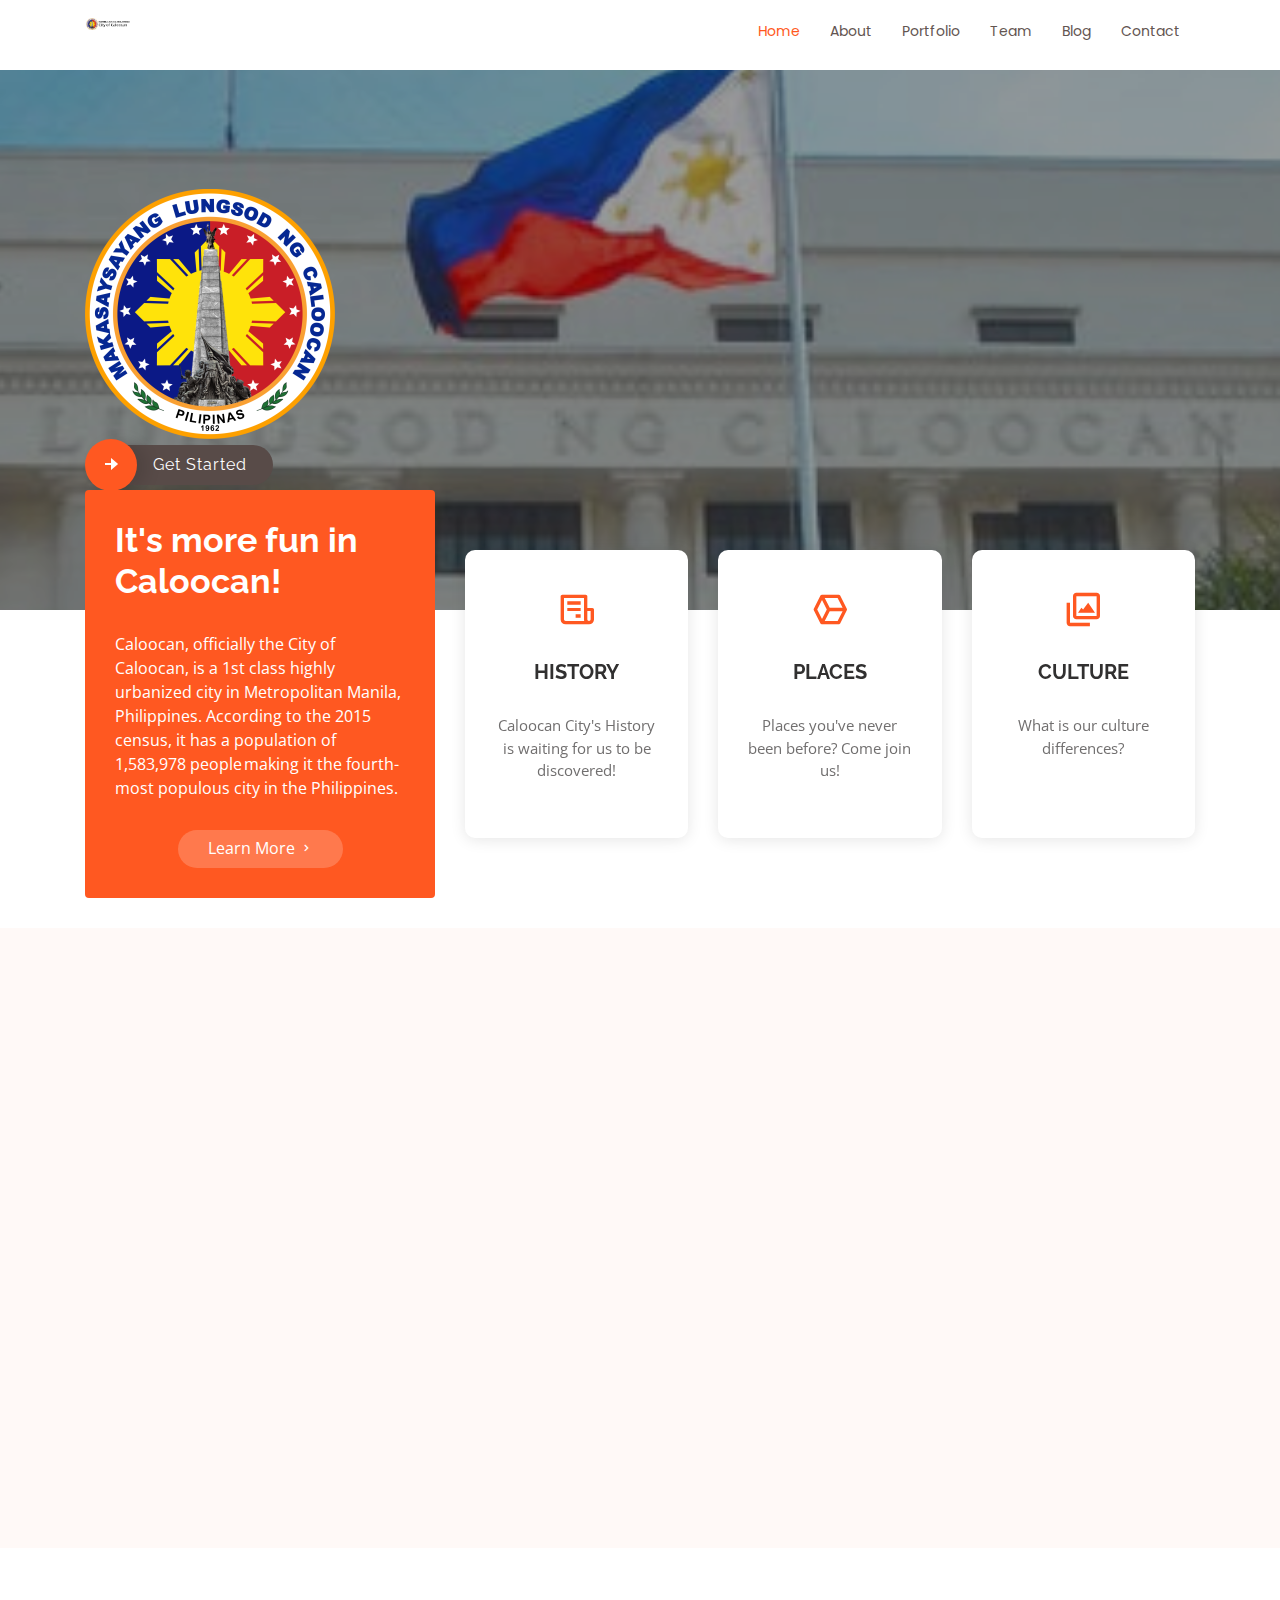
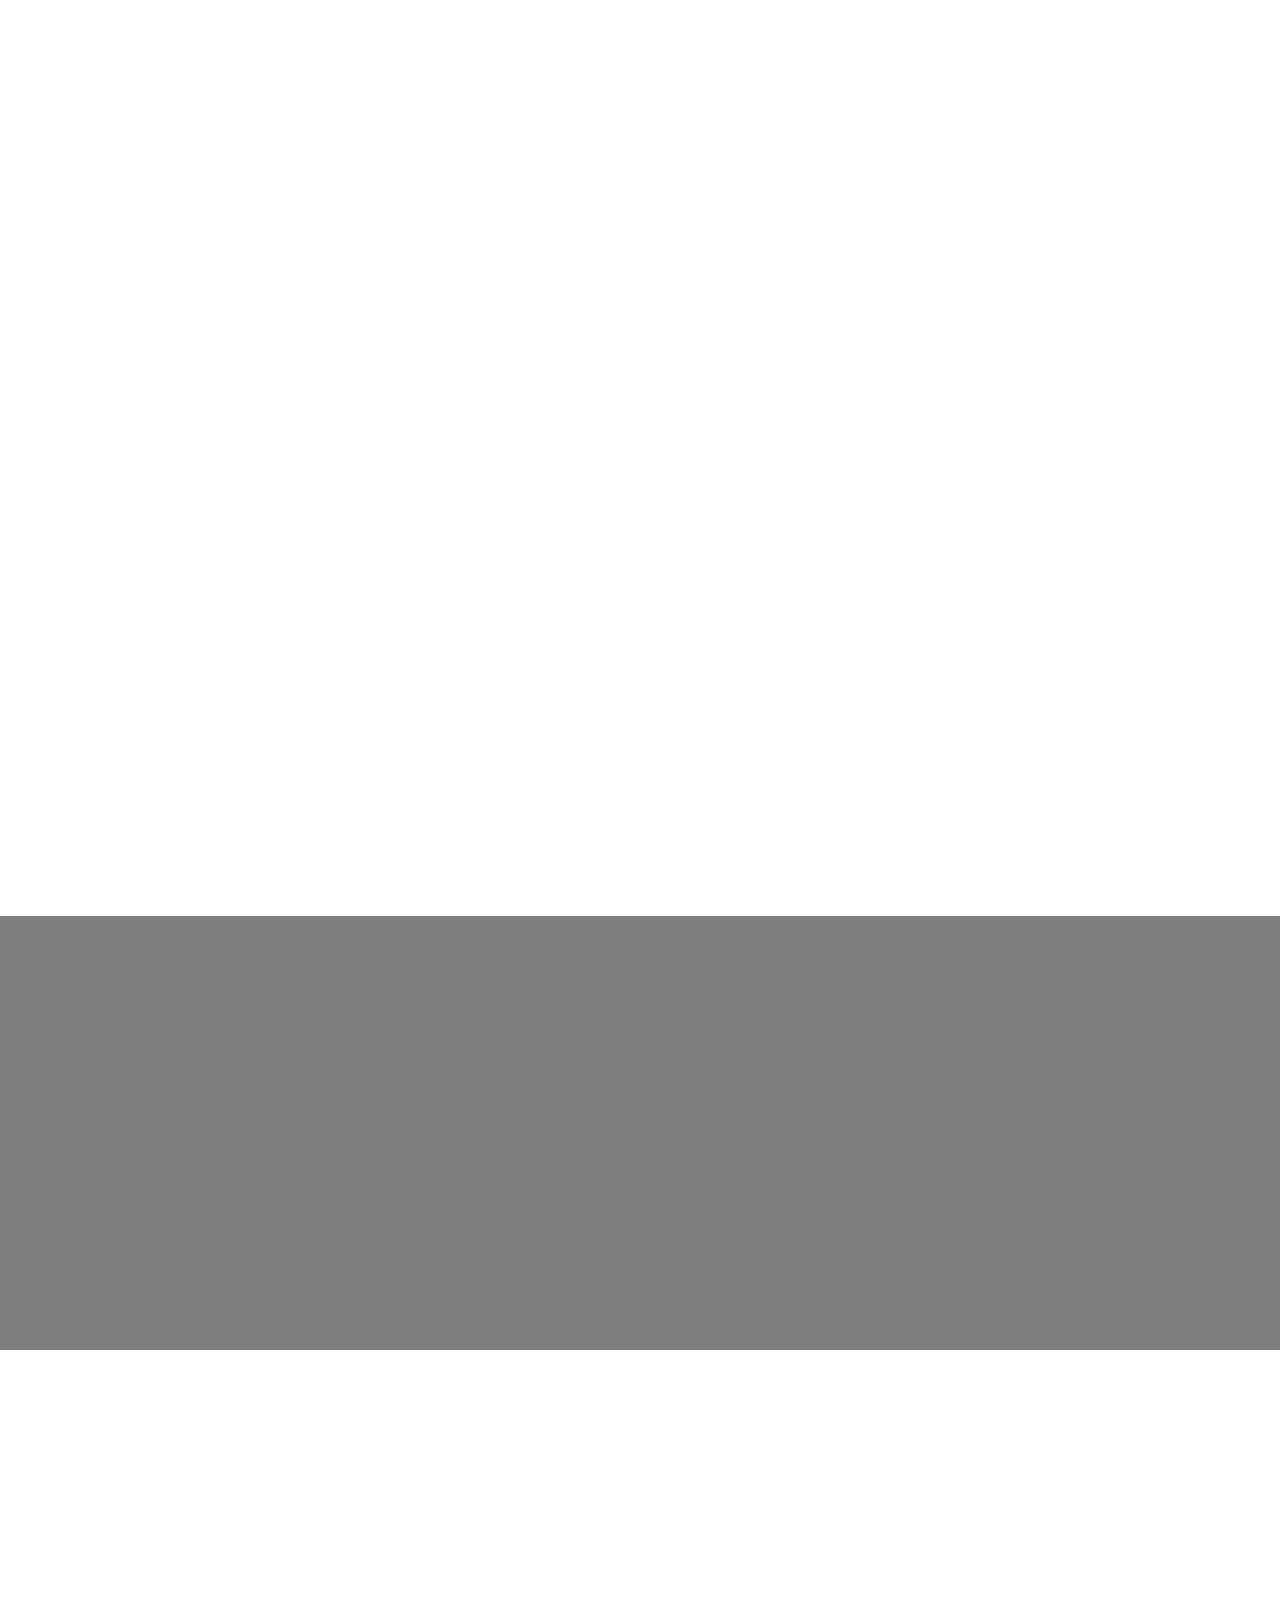
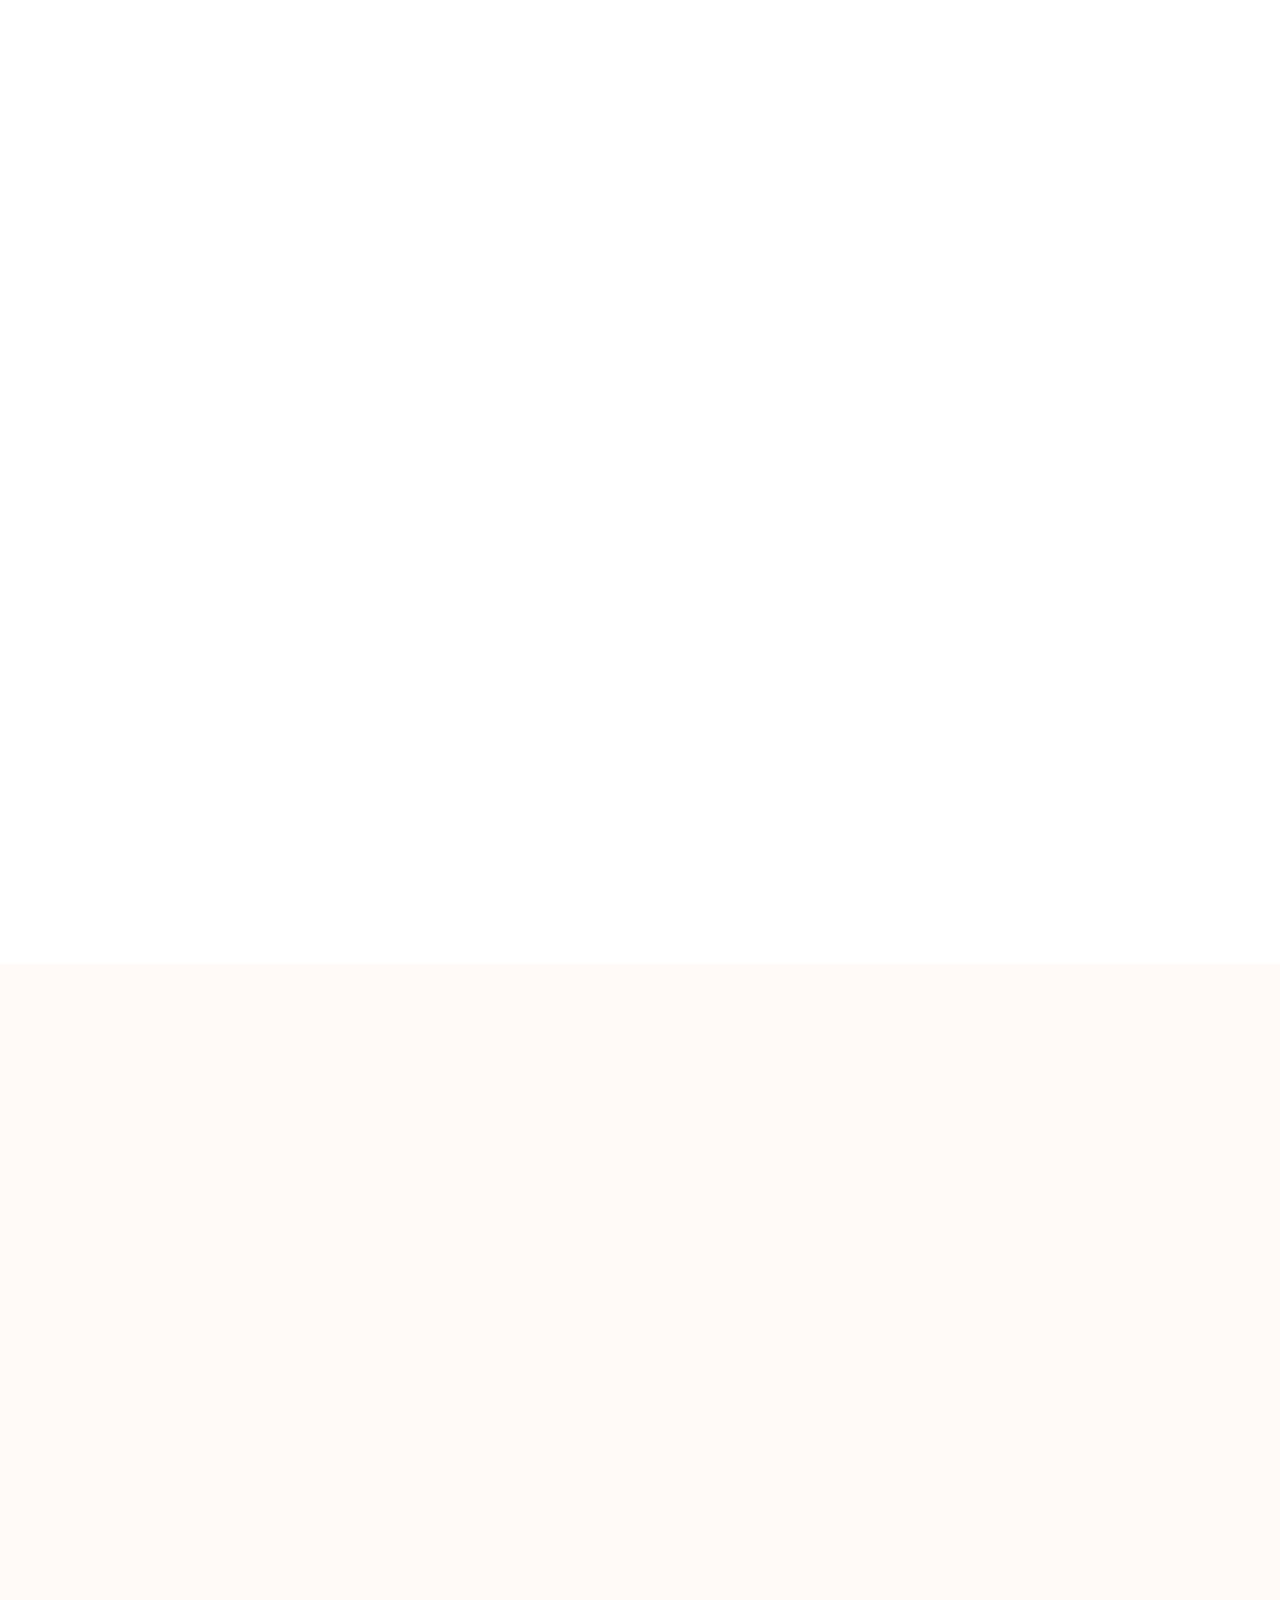
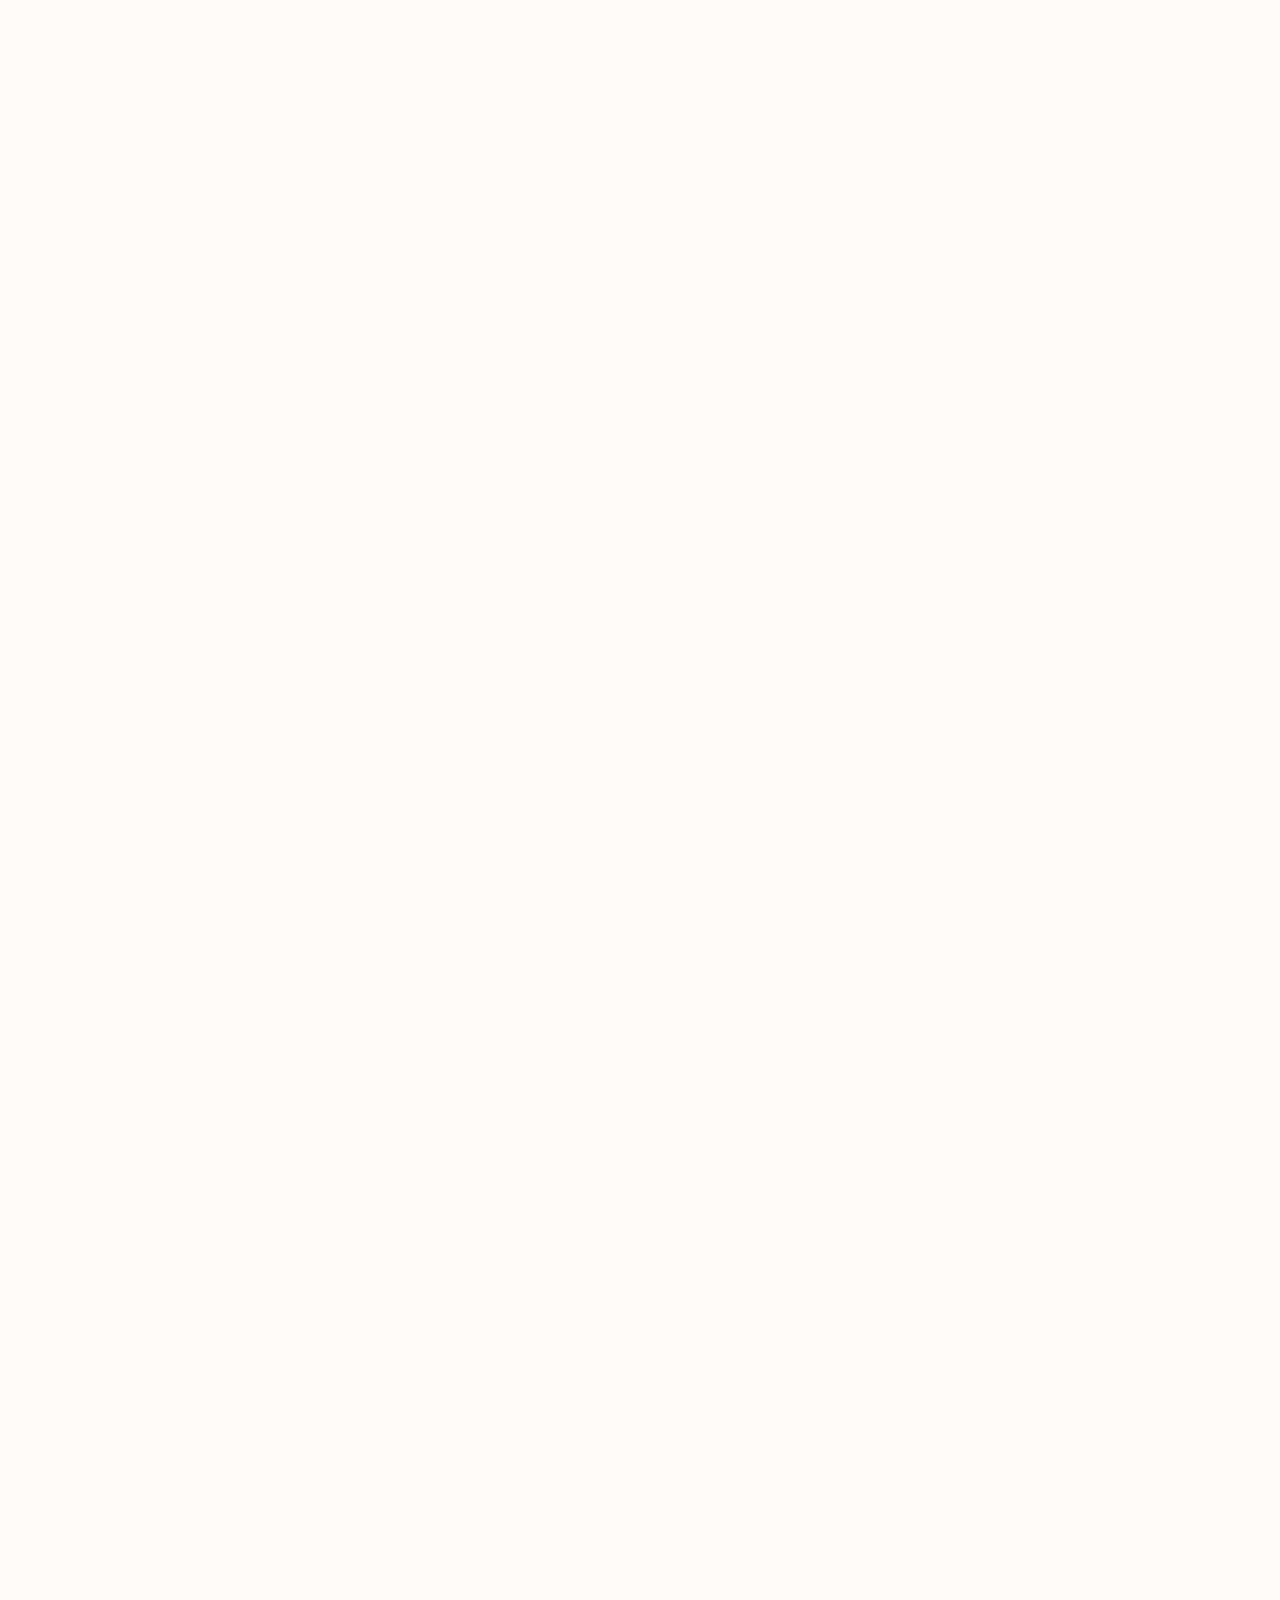
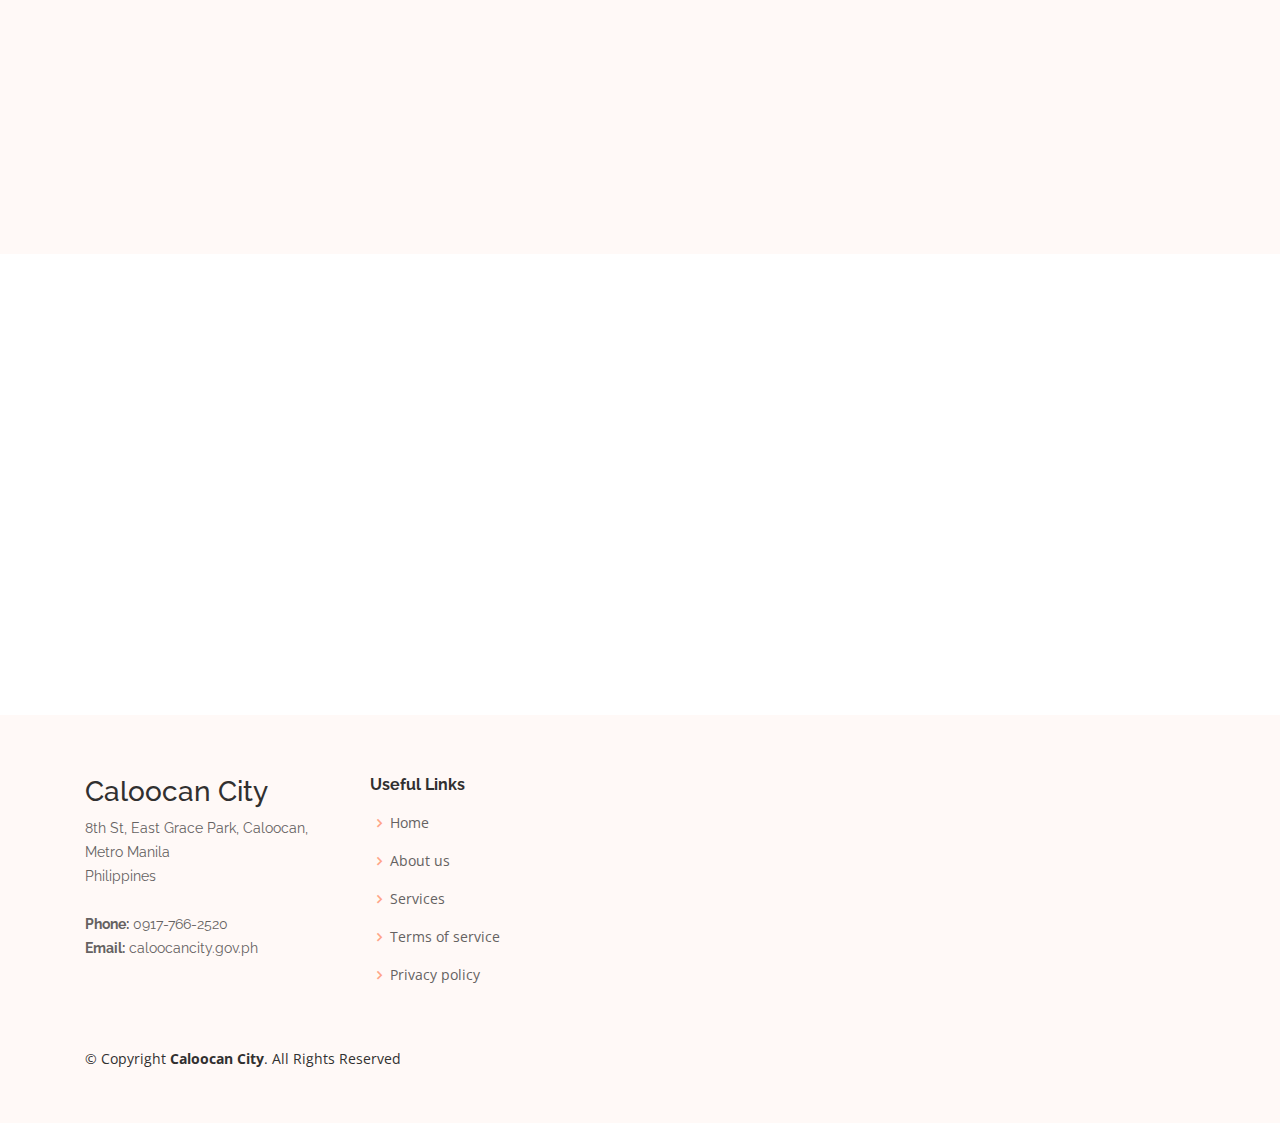
==== index.html @ fa3e3caa "CaloocanCity" ====
<!DOCTYPE html>
<html lang="en">

<head>
  <meta charset="utf-8">
  <meta content="width=device-width, initial-scale=1.0" name="viewport">

  <title>Caloocan City</title>
  <meta content="" name="description">
  <meta content="" name="keywords">

  <!-- Favicons -->
  <link href="assets/img/logoCaloocan.png" rel="icon">
  <link href="assets/img/apple-touch-icon.png" rel="apple-touch-icon">

  <!-- Google Fonts -->
  <link href="https://fonts.googleapis.com/css?family=Open+Sans:300,300i,400,400i,600,600i,700,700i|Raleway:300,300i,400,400i,500,500i,600,600i,700,700i|Poppins:300,300i,400,400i,500,500i,600,600i,700,700i" rel="stylesheet">

  <!-- Vendor CSS Files -->
  <link href="assets/vendor/bootstrap/css/bootstrap.min.css" rel="stylesheet">
  <link href="assets/vendor/icofont/icofont.min.css" rel="stylesheet">
  <link href="assets/vendor/boxicons/css/boxicons.min.css" rel="stylesheet">
  <link href="assets/vendor/venobox/venobox.css" rel="stylesheet">
  <link href="assets/vendor/owl.carousel/assets/owl.carousel.min.css" rel="stylesheet">
  <link href="assets/vendor/aos/aos.css" rel="stylesheet">

  <!-- Template Main CSS File -->
  <link href="assets/css/style.css" rel="stylesheet">

  <!-- =======================================================
  * Template Name: Flexor - v2.4.0
  * Template URL: https://bootstrapmade.com/flexor-free-multipurpose-bootstrap-template/
  * Author: BootstrapMade.com
  * License: https://bootstrapmade.com/license/
  ======================================================== -->
</head>

<body>

  <!-- ======= Top Bar ======= -->
  

  <!-- ======= Header ======= -->
  <header id="header">
    <div class="container d-flex">

      <div class="logo mr-auto">
        <!-- <h1 class="text-light"><a href="index.html"><span>Caloocan City</span></a></h1> -->
        <!-- Uncomment below if you prefer to use an image logo -->
      <img src="assets/img/cityTitleCaloocan.PNG" alt="" class="img-fluid" width="30%">
      </div>

      <nav class="nav-menu d-none d-lg-block">
        <ul>
          <li class="active"><a href="index.html">Home</a></li>
          <li><a href="#about">About</a></li>
          <li><a href="#portfolio">Portfolio</a></li>
          <li><a href="#team">Team</a></li>
          <li><a href="blog.html">Blog</a></li>
          <li><a href="#contact">Contact</a></li>

        </ul>
      </nav><!-- .nav-menu -->

    </div>
  </header><!-- End Header -->

  <!-- ======= Hero Section ======= -->
  <section id="hero" class="d-flex flex-column justify-content-center align-items-center">
    <div class="container" data-aos="fade-in">

      <img src="assets/img/caloocanBigLogo.png" class="img-fluid imagestyle1" alt="image">
      
      <!-- <h1>Welcome to Flexor</h1>
      <h2>We are team of talanted designers making websites with Bootstrap</h2> -->
      
      <div class="d-flex align-items-center">
        <i class="bx bxs-right-arrow-alt get-started-icon"></i>
        <a href="#about" class="btn-get-started scrollto">Get Started</a>
      </div>
    </div>
  </section><!-- End Hero -->

  <main id="main">

    <!-- ======= Why Us Section ======= -->
    <section id="why-us" class="why-us">
      <div class="container">

        <div class="row">
          <div class="col-xl-4 col-lg-5" data-aos="fade-up">
            <div class="content">
              <h3>It's more fun in Caloocan!</h3>
              <p>
                Caloocan, officially the City of Caloocan, is a 1st class highly urbanized city in Metropolitan Manila, Philippines. According to the 2015 census, 
                it has a population of 1,583,978 people making it the fourth-most populous city in the Philippines.
              </p>
              <div class="text-center">
                <a href="#" class="more-btn">Learn More <i class="bx bx-chevron-right"></i></a>
              </div>
            </div>
          </div>
          <div class="col-xl-8 col-lg-7 d-flex">
            <div class="icon-boxes d-flex flex-column justify-content-center">
              <div class="row">
                <div class="col-xl-4 d-flex align-items-stretch" data-aos="fade-up" data-aos-delay="100">
                  <div class="icon-box mt-4 mt-xl-0">
                    <i class="bx bx-receipt"></i>
                    <h4>HISTORY</h4>
                    <p>Caloocan City's History is waiting for us to be discovered!</p>
                  </div>
                </div>
                <div class="col-xl-4 d-flex align-items-stretch" data-aos="fade-up" data-aos-delay="200">
                  <div class="icon-box mt-4 mt-xl-0">
                    <i class="bx bx-cube-alt"></i>
                    <h4>PLACES</h4>
                    <p>Places you've never been before? Come join us!</p>
                  </div>
                </div>
                <div class="col-xl-4 d-flex align-items-stretch" data-aos="fade-up" data-aos-delay="300">
                  <div class="icon-box mt-4 mt-xl-0">
                    <i class="bx bx-images"></i>
                    <h4>CULTURE</h4>
                    <p>What is our culture differences?</p>
                  </div>
                </div>
              </div>
            </div>
          </div>
        </div>

      </div>
    </section><!-- End Why Us Section -->

    <!-- ======= About Section ======= -->
    <section id="about" class="about section-bg">
      <div class="container">

        <div class="row">
          <div class="col-xl-5 col-lg-6 video-box d-flex justify-content-center align-items-stretch" data-aos="fade-right">
            <a href="https://www.youtube.com/watch?v=IawzLjV1Dmw&feature=youtu.be" class="venobox play-btn mb-4" data-vbtype="video" data-autoplay="true"></a>
          </div>

          <div class="col-xl-7 col-lg-6 icon-boxes d-flex flex-column align-items-stretch justify-content-center py-5 px-lg-5">
            <h4 data-aos="fade-up">History Of Caloocan City</h4>
            <h3 data-aos="fade-up">This website aims to study, learn, and tour you to the city's richest culture varies among its own historical entities!</h3>
            <p data-aos="fade-up">Besting more than 112 other cities in the country, Caloocan retained its #9 position for two consecutive years, amongst the most competitive cities in the Philippines.</p>

            
        </div>

      </div>
    </section><!-- End About Section -->

    <!-- ======= Clients Section ======= -->
    <section id="clients" class="clients">
      <div class="container" data-aos="fade-up">

        <div class="owl-carousel clients-carousel">
          <img src="" alt="">
          <img src="" alt="">
          <img src="" alt="">
          <img src="" alt="">
          <img src="" alt="">
          <img src="" alt="">
          <img src="" alt="">
          <img src="" alt="">
        </div>

      </div>
    </section><!-- End Clients Section -->

    <!-- ======= Services Section ======= -->
    <!-- End Services Section -->

    <!-- ======= Values Section ======= -->
    <section id="values" class="values">
      <div class="container">

        <div class="row">
          <div class="col-md-6 d-flex align-items-stretch" data-aos="fade-up">
            <div class="card" style="background-image: url(assets/img/values-1.jpg);">
              <div class="card-body">
                <h5 class="card-title"><a href="">Our Mission</a></h5>
                <p class="card-text">Lorem ipsum dolor sit amet, consectetur elit, sed do eiusmod tempor ut labore et dolore magna aliqua.</p>
                <div class="read-more"><a href="#"><i class="icofont-arrow-right"></i> Read More</a></div>
              </div>
            </div>
          </div>
          <div class="col-md-6 d-flex align-items-stretch mt-4 mt-md-0" data-aos="fade-up" data-aos-delay="100">
            <div class="card" style="background-image: url(assets/img/values-2.jpg);">
              <div class="card-body">
                <h5 class="card-title"><a href="">Our Plan</a></h5>
                <p class="card-text">Sed ut perspiciatis unde omnis iste natus error sit voluptatem doloremque laudantium, totam rem.</p>
                <div class="read-more"><a href="#"><i class="icofont-arrow-right"></i> Read More</a></div>
              </div>
            </div>

          </div>
          <div class="col-md-6 d-flex align-items-stretch mt-4" data-aos="fade-up" data-aos-delay="200">
            <div class="card" style="background-image: url(assets/img/values-3.jpg);">
              <div class="card-body">
                <h5 class="card-title"><a href="">Our Vision</a></h5>
                <p class="card-text">Nemo enim ipsam voluptatem quia voluptas sit aut odit aut fugit, sed quia magni dolores.</p>
                <div class="read-more"><a href="#"><i class="icofont-arrow-right"></i> Read More</a></div>
              </div>
            </div>
          </div>
          <div class="col-md-6 d-flex align-items-stretch mt-4" data-aos="fade-up" data-aos-delay="300">
            <div class="card" style="background-image: url(assets/img/values-4.jpg);">
              <div class="card-body">
                <h5 class="card-title"><a href="">Our Care</a></h5>
                <p class="card-text">Nostrum eum sed et autem dolorum perspiciatis. Magni porro quisquam laudantium voluptatem.</p>
                <div class="read-more"><a href="#"><i class="icofont-arrow-right"></i> Read More</a></div>
              </div>
            </div>
          </div>
        </div>

      </div>
    </section><!-- End Values Section -->

    <!-- ======= Testimonials Section ======= -->
    <section id="testimonials" class="testimonials">
      <div class="container" data-aos="fade-up">

        <div class="owl-carousel testimonials-carousel">

          <div class="testimonial-item">
            <img src="assets/img/testimonials/testimonials-1.jpg" class="testimonial-img" alt="">
            <h3>ADOLF HITLER</h3>
            <h4>Ceo &amp; Founder</h4>
            <p>
              <i class="bx bxs-quote-alt-left quote-icon-left"></i>
              Proin iaculis purus consequat sem cure digni ssim donec porttitora entum suscipit rhoncus. Accusantium quam, ultricies eget id, aliquam eget nibh et. Maecen aliquam, risus at semper.
              <i class="bx bxs-quote-alt-right quote-icon-right"></i>
            </p>
          </div>

          <div class="testimonial-item">
            <img src="assets/img/testimonials/testimonials-2.jpg" class="testimonial-img" alt="">
            <h3>QUEEN ELIZABETH</h3>
            <h4>Designer</h4>
            <p>
              <i class="bx bxs-quote-alt-left quote-icon-left"></i>
              Export tempor illum tamen malis malis eram quae irure esse labore quem cillum quid cillum eram malis quorum velit fore eram velit sunt aliqua noster fugiat irure amet legam anim culpa.
              <i class="bx bxs-quote-alt-right quote-icon-right"></i>
            </p>
          </div>

          <div class="testimonial-item">
            <img src="assets/img/testimonials/testimonials-3.jpg" class="testimonial-img" alt="">
            <h3>ABDUL</h3>
            <h4>Store Owner</h4>
            <p>
              <i class="bx bxs-quote-alt-left quote-icon-left"></i>
              Enim nisi quem export duis labore cillum quae magna enim sint quorum nulla quem veniam duis minim tempor labore quem eram duis noster aute amet eram fore quis sint minim.
              <i class="bx bxs-quote-alt-right quote-icon-right"></i>
            </p>
          </div>

          <div class="testimonial-item">
            <img src="assets/img/testimonials/testimonials-4.jpg" class="testimonial-img" alt="">
            <h3>Matt Brandon</h3>
            <h4>Freelancer</h4>
            <p>
              <i class="bx bxs-quote-alt-left quote-icon-left"></i>
              Fugiat enim eram quae cillum dolore dolor amet nulla culpa multos export minim fugiat minim velit minim dolor enim duis veniam ipsum anim magna sunt elit fore quem dolore labore illum veniam.
              <i class="bx bxs-quote-alt-right quote-icon-right"></i>
            </p>
          </div>

          <div class="testimonial-item">
            <img src="assets/img/testimonials/testimonials-5.jpg" class="testimonial-img" alt="">
            <h3>John Larson</h3>
            <h4>Entrepreneur</h4>
            <p>
              <i class="bx bxs-quote-alt-left quote-icon-left"></i>
              Quis quorum aliqua sint quem legam fore sunt eram irure aliqua veniam tempor noster veniam enim culpa labore duis sunt culpa nulla illum cillum fugiat legam esse veniam culpa fore nisi cillum quid.
              <i class="bx bxs-quote-alt-right quote-icon-right"></i>
            </p>
          </div>

        </div>

      </div>
    </section><!-- End Testimonials Section -->

    <!-- ======= Portfolio Section ======= -->
    <section id="portfolio" class="portfolio">
      <div class="container">

        <div class="section-title">
          <h2 data-aos="fade-up">Portfolio</h2>
          <p data-aos="fade-up">Magnam dolores commodi suscipit. Necessitatibus eius consequatur ex aliquid fuga eum quidem. Sit sint consectetur velit. Quisquam quos quisquam cupiditate. Et nemo qui impedit suscipit alias ea. Quia fugiat sit in iste officiis commodi quidem hic quas.</p>
        </div>

        <div class="row" data-aos="fade-up" data-aos-delay="100">
          <div class="col-lg-12 d-flex justify-content-center">
            <ul id="portfolio-flters">
              <li data-filter="*" class="filter-active">All</li>
              <li data-filter=".filter-app">App</li>
              <li data-filter=".filter-card">Card</li>
            </ul>
          </div>
        </div>

        <div class="row portfolio-container" data-aos="fade-up" data-aos-delay="200">

          <div class="col-lg-4 col-md-6 portfolio-item filter-app">
            <img src="assets/img/portfolio/portfolio-1.jpg" class="img-fluid" alt="">
            <div class="portfolio-info">
              <h4>App 1</h4>
              <p>App</p>
              <a href="assets/img/portfolio/portfolio-1.jpg" data-gall="portfolioGallery" class="venobox preview-link" title="App 1"><i class="bx bx-plus"></i></a>
              <a href="portfolio-details.html" class="details-link" title="More Details"><i class="bx bx-link"></i></a>
            </div>
          </div>

          <div class="col-lg-4 col-md-6 portfolio-item filter-web">
            <img src="assets/img/portfolio/portfolio-2.jpg" class="img-fluid" alt="">
            <div class="portfolio-info">
              <h4>Web 3</h4>
              <p>Web</p>
              <a href="assets/img/portfolio/portfolio-2.jpg" data-gall="portfolioGallery" class="venobox preview-link" title="Web 3"><i class="bx bx-plus"></i></a>
              <a href="portfolio-details.html" class="details-link" title="More Details"><i class="bx bx-link"></i></a>
            </div>
          </div>

          <div class="col-lg-4 col-md-6 portfolio-item filter-app">
            <img src="assets/img/portfolio/portfolio-3.jpg" class="img-fluid" alt="">
            <div class="portfolio-info">
              <h4>App 2</h4>
              <p>App</p>
              <a href="assets/img/portfolio/portfolio-3.jpg" data-gall="portfolioGallery" class="venobox preview-link" title="App 2"><i class="bx bx-plus"></i></a>
              <a href="portfolio-details.html" class="details-link" title="More Details"><i class="bx bx-link"></i></a>
            </div>
          </div>

          <div class="col-lg-4 col-md-6 portfolio-item filter-card">
            <img src="assets/img/portfolio/portfolio-4.jpg" class="img-fluid" alt="">
            <div class="portfolio-info">
              <h4>Card 2</h4>
              <p>Card</p>
              <a href="assets/img/portfolio/portfolio-4.jpg" data-gall="portfolioGallery" class="venobox preview-link" title="Card 2"><i class="bx bx-plus"></i></a>
              <a href="portfolio-details.html" class="details-link" title="More Details"><i class="bx bx-link"></i></a>
            </div>
          </div>

          <div class="col-lg-4 col-md-6 portfolio-item filter-web">
            <img src="assets/img/portfolio/portfolio-5.jpg" class="img-fluid" alt="">
            <div class="portfolio-info">
              <h4>Web 2</h4>
              <p>Web</p>
              <a href="assets/img/portfolio/portfolio-5.jpg" data-gall="portfolioGallery" class="venobox preview-link" title="Web 2"><i class="bx bx-plus"></i></a>
              <a href="portfolio-details.html" class="details-link" title="More Details"><i class="bx bx-link"></i></a>
            </div>
          </div>

          <div class="col-lg-4 col-md-6 portfolio-item filter-app">
            <img src="assets/img/portfolio/portfolio-6.jpg" class="img-fluid" alt="">
            <div class="portfolio-info">
              <h4>App 3</h4>
              <p>App</p>
              <a href="assets/img/portfolio/portfolio-6.jpg" data-gall="portfolioGallery" class="venobox preview-link" title="App 3"><i class="bx bx-plus"></i></a>
              <a href="portfolio-details.html" class="details-link" title="More Details"><i class="bx bx-link"></i></a>
            </div>
          </div>

          <div class="col-lg-4 col-md-6 portfolio-item filter-card">
            <img src="assets/img/portfolio/portfolio-7.jpg" class="img-fluid" alt="">
            <div class="portfolio-info">
              <h4>Card 1</h4>
              <p>Card</p>
              <a href="assets/img/portfolio/portfolio-7.jpg" data-gall="portfolioGallery" class="venobox preview-link" title="Card 1"><i class="bx bx-plus"></i></a>
              <a href="portfolio-details.html" class="details-link" title="More Details"><i class="bx bx-link"></i></a>
            </div>
          </div>

          <div class="col-lg-4 col-md-6 portfolio-item filter-card">
            <img src="assets/img/portfolio/portfolio-8.jpg" class="img-fluid" alt="">
            <div class="portfolio-info">
              <h4>Card 3</h4>
              <p>Card</p>
              <a href="assets/img/portfolio/portfolio-8.jpg" data-gall="portfolioGallery" class="venobox preview-link" title="Card 3"><i class="bx bx-plus"></i></a>
              <a href="portfolio-details.html" class="details-link" title="More Details"><i class="bx bx-link"></i></a>
            </div>
          </div>

          <div class="col-lg-4 col-md-6 portfolio-item filter-web">
            <img src="assets/img/portfolio/portfolio-9.jpg" class="img-fluid" alt="">
            <div class="portfolio-info">
              <h4>Web 3</h4>
              <p>Web</p>
              <a href="assets/img/portfolio/portfolio-9.jpg" data-gall="portfolioGallery" class="venobox preview-link" title="Web 3"><i class="bx bx-plus"></i></a>
              <a href="portfolio-details.html" class="details-link" title="More Details"><i class="bx bx-link"></i></a>
            </div>
          </div>

        </div>

      </div>
    </section><!-- End Portfolio Section -->

    <!-- ======= Team Section ======= -->
    <section id="team" class="team section-bg">
      <div class="container">

        <div class="section-title">
          <h2 data-aos="fade-up">Team</h2>
          <p data-aos="fade-up">Magnam dolores commodi suscipit. Necessitatibus eius consequatur ex aliquid fuga eum quidem. Sit sint consectetur velit. Quisquam quos quisquam cupiditate. Et nemo qui impedit suscipit alias ea. Quia fugiat sit in iste officiis commodi quidem hic quas.</p>
        </div>

        <div class="row">

          <div class="col-lg-3 col-md-6 d-flex align-items-stretch" data-aos="fade-up">
            <div class="member">
              <div class="member-img">
                <img src="assets/img/team/team-1.jpg" class="img-fluid" alt="">
                <div class="social">
                  <a href=""><i class="icofont-twitter"></i></a>
                  <a href=""><i class="icofont-facebook"></i></a>
                  <a href=""><i class="icofont-instagram"></i></a>
                  <a href=""><i class="icofont-linkedin"></i></a>
                </div>
              </div>
              <div class="member-info">
                <h4>Walter White</h4>
                <span>Chief Executive Officer</span>
              </div>
            </div>
          </div>

          <div class="col-lg-3 col-md-6 d-flex align-items-stretch" data-aos="fade-up" data-aos-delay="100">
            <div class="member">
              <div class="member-img">
                <img src="assets/img/team/team-2.jpg" class="img-fluid" alt="">
                <div class="social">
                  <a href=""><i class="icofont-twitter"></i></a>
                  <a href=""><i class="icofont-facebook"></i></a>
                  <a href=""><i class="icofont-instagram"></i></a>
                  <a href=""><i class="icofont-linkedin"></i></a>
                </div>
              </div>
              <div class="member-info">
                <h4>Sarah Jhonson</h4>
                <span>Product Manager</span>
              </div>
            </div>
          </div>

          <div class="col-lg-3 col-md-6 d-flex align-items-stretch" data-aos="fade-up" data-aos-delay="200">
            <div class="member">
              <div class="member-img">
                <img src="assets/img/team/team-3.jpg" class="img-fluid" alt="">
                <div class="social">
                  <a href=""><i class="icofont-twitter"></i></a>
                  <a href=""><i class="icofont-facebook"></i></a>
                  <a href=""><i class="icofont-instagram"></i></a>
                  <a href=""><i class="icofont-linkedin"></i></a>
                </div>
              </div>
              <div class="member-info">
                <h4>William Anderson</h4>
                <span>CTO</span>
              </div>
            </div>
          </div>

          <div class="col-lg-3 col-md-6 d-flex align-items-stretch" data-aos="fade-up" data-aos-delay="300">
            <div class="member">
              <div class="member-img">
                <img src="assets/img/team/team-4.jpg" class="img-fluid" alt="">
                <div class="social">
                  <a href=""><i class="icofont-twitter"></i></a>
                  <a href=""><i class="icofont-facebook"></i></a>
                  <a href=""><i class="icofont-instagram"></i></a>
                  <a href=""><i class="icofont-linkedin"></i></a>
                </div>
              </div>
              <div class="member-info">
                <h4>Amanda Jepson</h4>
                <span>Accountant</span>
              </div>
            </div>
          </div>

          <div class="col-lg-3 col-md-6 d-flex align-items-stretch" data-aos="fade-up">
            <div class="member">
              <div class="member-img">
                <img src="assets/img/team/team-1.jpg" class="img-fluid" alt="">
                <div class="social">
                  <a href=""><i class="icofont-twitter"></i></a>
                  <a href=""><i class="icofont-facebook"></i></a>
                  <a href=""><i class="icofont-instagram"></i></a>
                  <a href=""><i class="icofont-linkedin"></i></a>
                </div>
              </div>
              <div class="member-info">
                <h4>Walter White</h4>
                <span>Chief Executive Officer</span>
              </div>
            </div>
          </div>
            <div class="col-lg-3 col-md-6 d-flex align-items-stretch" data-aos="fade-up" data-aos-delay="100">
            <div class="member">
              <div class="member-img">
                <img src="assets/img/team/team-2.jpg" class="img-fluid" alt="">
                <div class="social">
                  <a href=""><i class="icofont-twitter"></i></a>
                  <a href=""><i class="icofont-facebook"></i></a>
                  <a href=""><i class="icofont-instagram"></i></a>
                  <a href=""><i class="icofont-linkedin"></i></a>
                </div>
              </div>
              <div class="member-info">
                <h4>Sarah Jhonson</h4>
                <span>Product Manager</span>
              </div>
            </div>
          </div>
          <div class="col-lg-3 col-md-6 d-flex align-items-stretch" data-aos="fade-up" data-aos-delay="200">
            <div class="member">
              <div class="member-img">
                <img src="assets/img/team/team-3.jpg" class="img-fluid" alt="">
                <div class="social">
                  <a href=""><i class="icofont-twitter"></i></a>
                  <a href=""><i class="icofont-facebook"></i></a>
                  <a href=""><i class="icofont-instagram"></i></a>
                  <a href=""><i class="icofont-linkedin"></i></a>
                </div>
              </div>
              <div class="member-info">
                <h4>William Anderson</h4>
                <span>CTO</span>
              </div>
            </div>
          </div>
          <div class="col-lg-3 col-md-6 d-flex align-items-stretch" data-aos="fade-up" data-aos-delay="300">
            <div class="member">
              <div class="member-img">
                <img src="assets/img/team/team-4.jpg" class="img-fluid" alt="">
                <div class="social">
                  <a href=""><i class="icofont-twitter"></i></a>
                  <a href=""><i class="icofont-facebook"></i></a>
                  <a href=""><i class="icofont-instagram"></i></a>
                  <a href=""><i class="icofont-linkedin"></i></a>
                </div>
              </div>
              <div class="member-info">
                <h4>Amanda Jepson</h4>
                <span>Accountant</span>
              </div>
            </div>
          </div>
            <div class="col-lg-3 col-md-6 d-flex align-items-stretch" data-aos="fade-up">
            <div class="member">
              <div class="member-img">
                <img src="assets/img/team/team-1.jpg" class="img-fluid" alt="">
                <div class="social">
                  <a href=""><i class="icofont-twitter"></i></a>
                  <a href=""><i class="icofont-facebook"></i></a>
                  <a href=""><i class="icofont-instagram"></i></a>
                  <a href=""><i class="icofont-linkedin"></i></a>
                </div>
              </div>
              <div class="member-info">
                <h4>Walter White</h4>
                <span>Chief Executive Officer</span>
              </div>
            </div>
          </div>
            <div class="col-lg-3 col-md-6 d-flex align-items-stretch" data-aos="fade-up" data-aos-delay="100">
            <div class="member">
              <div class="member-img">
                <img src="assets/img/team/team-2.jpg" class="img-fluid" alt="">
                <div class="social">
                  <a href=""><i class="icofont-twitter"></i></a>
                  <a href=""><i class="icofont-facebook"></i></a>
                  <a href=""><i class="icofont-instagram"></i></a>
                  <a href=""><i class="icofont-linkedin"></i></a>
                </div>
              </div>
              <div class="member-info">
                <h4>Sarah Jhonson</h4>
                <span>Product Manager</span>
              </div>
            </div>
          </div>
          <div class="col-lg-3 col-md-6 d-flex align-items-stretch" data-aos="fade-up" data-aos-delay="200">
            <div class="member">
              <div class="member-img">
                <img src="assets/img/team/team-3.jpg" class="img-fluid" alt="">
                <div class="social">
                  <a href=""><i class="icofont-twitter"></i></a>
                  <a href=""><i class="icofont-facebook"></i></a>
                  <a href=""><i class="icofont-instagram"></i></a>
                  <a href=""><i class="icofont-linkedin"></i></a>
                </div>
              </div>
              <div class="member-info">
                <h4>William Anderson</h4>
                <span>CTO</span>
              </div>
            </div>
          </div>
          <div class="col-lg-3 col-md-6 d-flex align-items-stretch" data-aos="fade-up" data-aos-delay="300">
            <div class="member">
              <div class="member-img">
                <img src="assets/img/team/team-4.jpg" class="img-fluid" alt="">
                <div class="social">
                  <a href=""><i class="icofont-twitter"></i></a>
                  <a href=""><i class="icofont-facebook"></i></a>
                  <a href=""><i class="icofont-instagram"></i></a>
                  <a href=""><i class="icofont-linkedin"></i></a>
                </div>
              </div>
              <div class="member-info">
                <h4>Amanda Jepson</h4>
                <span>Accountant</span>
              </div>
            </div>
          </div>
           <div class="col-lg-3 col-md-6 d-flex align-items-stretch" data-aos="fade-up">
            <div class="member">
              <div class="member-img">
                <img src="assets/img/team/team-1.jpg" class="img-fluid" alt="">
                <div class="social">
                  <a href=""><i class="icofont-twitter"></i></a>
                  <a href=""><i class="icofont-facebook"></i></a>
                  <a href=""><i class="icofont-instagram"></i></a>
                  <a href=""><i class="icofont-linkedin"></i></a>
                </div>
              </div>
              <div class="member-info">
                <h4>Walter White</h4>
                <span>research</span>
                <span>editor</span>
                <span>taga luto ng pancit canton</span>
              </div>
            </div>
          </div>
        </div>
      </div>
      </div>
      </div>
    </section><!-- End Team Section -->

    <!-- End Pricing Section -->

    <!-- ======= F.A.Q Section ======= -->
    <section id="faq" class="faq section-bg">
      <div class="container">

        <div class="section-title">
          <h2 data-aos="fade-up">F.A.Q</h2>
          <p data-aos="fade-up">Magnam dolores commodi suscipit. Necessitatibus eius consequatur ex aliquid fuga eum quidem. Sit sint consectetur velit. Quisquam quos quisquam cupiditate. Et nemo qui impedit suscipit alias ea. Quia fugiat sit in iste officiis commodi quidem hic quas.</p>
        </div>

        <div class="faq-list">
          <ul>
            <li data-aos="fade-up">
              <i class="bx bx-help-circle icon-help"></i> <a data-toggle="collapse" class="collapse" href="#faq-list-1">Non consectetur a erat nam at lectus urna duis? <i class="bx bx-chevron-down icon-show"></i><i class="bx bx-chevron-up icon-close"></i></a>
              <div id="faq-list-1" class="collapse show" data-parent=".faq-list">
                <p>
                  Feugiat pretium nibh ipsum consequat. Tempus iaculis urna id volutpat lacus laoreet non curabitur gravida. Venenatis lectus magna fringilla urna porttitor rhoncus dolor purus non.
                </p>
              </div>
            </li>

            <li data-aos="fade-up" data-aos-delay="100">
              <i class="bx bx-help-circle icon-help"></i> <a data-toggle="collapse" href="#faq-list-2" class="collapsed">Feugiat scelerisque varius morbi enim nunc? <i class="bx bx-chevron-down icon-show"></i><i class="bx bx-chevron-up icon-close"></i></a>
              <div id="faq-list-2" class="collapse" data-parent=".faq-list">
                <p>
                  Dolor sit amet consectetur adipiscing elit pellentesque habitant morbi. Id interdum velit laoreet id donec ultrices. Fringilla phasellus faucibus scelerisque eleifend donec pretium. Est pellentesque elit ullamcorper dignissim. Mauris ultrices eros in cursus turpis massa tincidunt dui.
                </p>
              </div>
            </li>

            <li data-aos="fade-up" data-aos-delay="200">
              <i class="bx bx-help-circle icon-help"></i> <a data-toggle="collapse" href="#faq-list-3" class="collapsed">Dolor sit amet consectetur adipiscing elit? <i class="bx bx-chevron-down icon-show"></i><i class="bx bx-chevron-up icon-close"></i></a>
              <div id="faq-list-3" class="collapse" data-parent=".faq-list">
                <p>
                  Eleifend mi in nulla posuere sollicitudin aliquam ultrices sagittis orci. Faucibus pulvinar elementum integer enim. Sem nulla pharetra diam sit amet nisl suscipit. Rutrum tellus pellentesque eu tincidunt. Lectus urna duis convallis convallis tellus. Urna molestie at elementum eu facilisis sed odio morbi quis
                </p>
              </div>
            </li>

            <li data-aos="fade-up" data-aos-delay="300">
              <i class="bx bx-help-circle icon-help"></i> <a data-toggle="collapse" href="#faq-list-4" class="collapsed">Tempus quam pellentesque nec nam aliquam sem et tortor consequat? <i class="bx bx-chevron-down icon-show"></i><i class="bx bx-chevron-up icon-close"></i></a>
              <div id="faq-list-4" class="collapse" data-parent=".faq-list">
                <p>
                  Molestie a iaculis at erat pellentesque adipiscing commodo. Dignissim suspendisse in est ante in. Nunc vel risus commodo viverra maecenas accumsan. Sit amet nisl suscipit adipiscing bibendum est. Purus gravida quis blandit turpis cursus in.
                </p>
              </div>
            </li>

            <li data-aos="fade-up" data-aos-delay="400">
              <i class="bx bx-help-circle icon-help"></i> <a data-toggle="collapse" href="#faq-list-5" class="collapsed">Tortor vitae purus faucibus ornare. Varius vel pharetra vel turpis nunc eget lorem dolor? <i class="bx bx-chevron-down icon-show"></i><i class="bx bx-chevron-up icon-close"></i></a>
              <div id="faq-list-5" class="collapse" data-parent=".faq-list">
                <p>
                  Laoreet sit amet cursus sit amet dictum sit amet justo. Mauris vitae ultricies leo integer malesuada nunc vel. Tincidunt eget nullam non nisi est sit amet. Turpis nunc eget lorem dolor sed. Ut venenatis tellus in metus vulputate eu scelerisque.
                </p>
              </div>
            </li>

          </ul>
        </div>

      </div>
    </section><!-- End F.A.Q Section -->

    <!-- ======= Contact Section ======= -->
    <section id="contact" class="contact">
      <div class="container">

        <div class="section-title">
          <h2 data-aos="fade-up">Contact</h2>
          <p data-aos="fade-up">Magnam dolores commodi suscipit. Necessitatibus eius consequatur ex aliquid fuga eum quidem. Sit sint consectetur velit. Quisquam quos quisquam cupiditate. Et nemo qui impedit suscipit alias ea. Quia fugiat sit in iste officiis commodi quidem hic quas.</p>
        </div>

        <div class="row justify-content-center">

          <div class="col-xl-3 col-lg-4 mt-4" data-aos="fade-up">
            <div class="info-box">
              <i class="bx bx-map"></i>
              <h3>Our Address</h3>
              <p>8th St, East Grace Park, Caloocan, Metro Manila<br>
              Philippines</p>
            </div>
          </div>

          <div class="col-xl-3 col-lg-4 mt-4" data-aos="fade-up" data-aos-delay="100">
            <div class="info-box">
              <i class="bx bx-envelope"></i>
              <h3>Email Us</h3>
              <p>info@example.com<br>contact@example.com</p>
            </div>
          </div>
          <div class="col-xl-3 col-lg-4 mt-4" data-aos="fade-up" data-aos-delay="200">
            <div class="info-box">
              <i class="bx bx-phone-call"></i>
              <h3>Call Us</h3>
              <p>0917-766-2520<br>0917-766-2520</p>
            </div>
          </div>
        </div>

       
    </section><!-- End Contact Section -->

  </main><!-- End #main -->

  <!-- ======= Footer ======= -->
  <footer id="footer">

    <div class="footer-top">
      <div class="container">
        <div class="row">

          <div class="col-lg-3 col-md-6 footer-contact">
            <h3>Caloocan City</h3>
            <p>
              8th St, East Grace Park, Caloocan, Metro Manila<br>
              Philippines<br><br>
              <strong>Phone:</strong> 0917-766-2520<br>
              <strong>Email:</strong> caloocancity.gov.ph<br>
            </p>
          </div>
          <div class="col-lg-2 col-md-6 footer-links">
            <h4>Useful Links</h4>
            <ul>
              <li><i class="bx bx-chevron-right"></i> <a href="#">Home</a></li>
              <li><i class="bx bx-chevron-right"></i> <a href="#">About us</a></li>
              <li><i class="bx bx-chevron-right"></i> <a href="#">Services</a></li>
              <li><i class="bx bx-chevron-right"></i> <a href="#">Terms of service</a></li>
              <li><i class="bx bx-chevron-right"></i> <a href="#">Privacy policy</a></li>
            </ul>
          </div>

          
    <div class="container d-lg-flex py-4">

      <div class="mr-lg-auto text-center text-lg-left">
        <div class="copyright">
         &copy; Copyright <strong><span>Caloocan City</span></strong>. All Rights Reserved
        </div>
      </div>
     
  </footer><!-- End Footer -->

  <a href="#" class="back-to-top"><i class="icofont-simple-up"></i></a>

  <!-- Vendor JS Files -->
  <script src="assets/vendor/jquery/jquery.min.js"></script>
  <script src="assets/vendor/bootstrap/js/bootstrap.bundle.min.js"></script>
  <script src="assets/vendor/jquery.easing/jquery.easing.min.js"></script>
  <script src="assets/vendor/php-email-form/validate.js"></script>
  <script src="assets/vendor/jquery-sticky/jquery.sticky.js"></script>
  <script src="assets/vendor/venobox/venobox.min.js"></script>
  <script src="assets/vendor/owl.carousel/owl.carousel.min.js"></script>
  <script src="assets/vendor/isotope-layout/isotope.pkgd.min.js"></script>
  <script src="assets/vendor/aos/aos.js"></script>

  <!-- Template Main JS File -->
  <script src="assets/js/main.js"></script>

</body>

</html>
---- assets/vendor/venobox/venobox.css ----
/* ------ venobox.css --------*/
.vbox-overlay *, .vbox-overlay *:before, .vbox-overlay *:after{
    -webkit-backface-visibility: hidden;
    -webkit-box-sizing:border-box;
    -moz-box-sizing:border-box;
    box-sizing:border-box;
}
.vbox-overlay * { 
    -webkit-backface-visibility: visible;
    backface-visibility: visible;
}
.vbox-overlay{
    display: -webkit-flex;
    display: flex;
    -webkit-flex-direction: column;
    flex-direction: column;
    -webkit-justify-content: center;
    justify-content: center;
    -webkit-align-items: center;
    align-items: center;
    position: fixed;
    left: 0;
    top: 0;
    bottom: 0;
    right: 0;
    z-index: 999999;
}

/* ----- navigation ----- */
.vbox-title{
    width: 100%;
    height: 40px;
    float: left;
    text-align: center;
    line-height: 28px;
    font-size: 12px;
    padding: 6px 50px;
    overflow: hidden;
    position: fixed;
    display: none;
    left: 0;
    z-index: 89;
}
.vbox-close{
    cursor: pointer;
    position: fixed;
    top: -1px;
    right: 0;
    width: 50px;
    height: 40px;
    padding: 6px;
    display: block;
    background-position:10px center;
    overflow: hidden;
    font-size: 24px;
    line-height: 1;
    text-align: center;
    z-index: 99;
}
.vbox-left{
    cursor: pointer;
    position: fixed;
    left: 0;
    height: 40px;
    overflow: hidden;
    line-height: 28px;
    font-size: 12px;
    z-index: 99;
    display: flex;
    align-items:center;
}
.vbox-num{
    display: inline-block;
    margin: 6px 0 6px 15px;
}
/* ----- Social share ----- */
.vbox-share{
    line-height: 28px;
    font-size: 12px;
    overflow: hidden;
    position: fixed;
    left: 0;
    z-index: 98;
    display: flex;
    align-items:center;
    justify-content: center;
    width: 100%;
    text-align: center;
}
.vbox-share svg{
    max-height: 28px;
    width: 28px;
    z-index: 10;
    margin-left: 12px;
    margin-top: 6px;
    margin-bottom: 6px;
    vertical-align: middle;
}


/* ----- navigation ARROWS ----- */
.vbox-next, .vbox-prev{
    position: fixed;
    top: 50%;
    margin-top: -15px;
    overflow: hidden;
    cursor: pointer;
    display: block;
    width: 45px;
    height: 45px;
    z-index: 99;
}
.vbox-next span, .vbox-prev span{
    position: relative;
    width: 20px;
    height: 20px;
    border: 2px solid transparent;
    border-top-color: #B6B6B6;
    border-right-color: #B6B6B6;
    text-indent: -100px;
    position: absolute;
    top: 8px;
    display: block;
}
.vbox-prev{
    left: 15px;
}
.vbox-next{
    right: 15px;
}
.vbox-prev span{
    left: 10px;
    -ms-transform: rotate(-135deg);
    -webkit-transform: rotate(-135deg);
    transform: rotate(-135deg);
}
.vbox-next span{
    -ms-transform: rotate(45deg);
    -webkit-transform: rotate(45deg);
    transform: rotate(45deg);
    right: 10px;
}
/* ------- inline window ------ */
.vbox-inline{
    width: 420px;
    height: 315px;
    height: 70vh;
    padding: 10px;
    background: #fff;
    margin: 0 auto;
    overflow: auto;
    text-align: left;
}
/* ------- Video & iFrames window ------ */
.venoframe{
    max-width: 100%;
    width: 100%;
    border: none;
    width: 100%;
    height: 260px;
    height: 70vh;
}
.venoframe.vbvid{
    height: 260px;
}
@media (min-width: 768px) {
    .venoframe, .vbox-inline{
        width: 90%;
        height: 360px;
        height: 70vh;
    }
    .venoframe.vbvid{
        width: 640px;
        height: 360px;
    }
}
@media (min-width: 992px) {
    .venoframe, .vbox-inline{
        max-width: 1200px;
        width: 80%;
        height: 540px;
        height: 70vh;
    }
    .venoframe.vbvid{
        width: 960px;
        height: 540px;
    }
}
/* 
Please do NOT edit this part! 
or at least read this note: http://i.imgur.com/7C0ws9e.gif
*/
.vbox-open{
    overflow: hidden;
}
.vbox-container{
    position: absolute;
    left: 0;
    right: 0;
    top: 0;
    bottom: 0;
    overflow-x: hidden;
    overflow-y: scroll;
    overflow-scrolling: touch;
    -webkit-overflow-scrolling: touch;
    z-index: 20;
    max-height: 100%;

}

.vbox-content{
    text-align: center;
    float: left;
    width: 100%;
    position: relative;
    overflow: hidden;
    padding: 20px 4%;
}
.vbox-container img{
    max-width: 100%;
    height: auto;
}
.vbox-figlio{
    box-shadow: 0 0 12px rgba(0,0,0,0.19), 0 6px 6px rgba(0,0,0,0.23);
    max-width: 100%;
    text-align: initial;
}
img.vbox-figlio{
    -webkit-user-select: none;
-khtml-user-select: none;
-moz-user-select: none;
-o-user-select: none;
user-select: none;
}
.vbox-content.swipe-left{
    margin-left: -200px !important;
}
.vbox-content.swipe-right{
    margin-left: 200px !important;
}
.vbox-animated{
    webkit-transition: margin 300ms ease-out;
    transition: margin 300ms ease-out;
}

/* ---------- preloader ----------
 * SPINKIT 
 * http://tobiasahlin.com/spinkit/
-------------------------------- */
.sk-double-bounce,.sk-rotating-plane{width:40px;height:40px;margin:40px auto}.sk-rotating-plane{background-color:#333;-webkit-animation:sk-rotatePlane 1.2s infinite ease-in-out;animation:sk-rotatePlane 1.2s infinite ease-in-out}@-webkit-keyframes sk-rotatePlane{0%{-webkit-transform:perspective(120px) rotateX(0) rotateY(0);transform:perspective(120px) rotateX(0) rotateY(0)}50%{-webkit-transform:perspective(120px) rotateX(-180.1deg) rotateY(0);transform:perspective(120px) rotateX(-180.1deg) rotateY(0)}100%{-webkit-transform:perspective(120px) rotateX(-180deg) rotateY(-179.9deg);transform:perspective(120px) rotateX(-180deg) rotateY(-179.9deg)}}@keyframes sk-rotatePlane{0%{-webkit-transform:perspective(120px) rotateX(0) rotateY(0);transform:perspective(120px) rotateX(0) rotateY(0)}50%{-webkit-transform:perspective(120px) rotateX(-180.1deg) rotateY(0);transform:perspective(120px) rotateX(-180.1deg) rotateY(0)}100%{-webkit-transform:perspective(120px) rotateX(-180deg) rotateY(-179.9deg);transform:perspective(120px) rotateX(-180deg) rotateY(-179.9deg)}}.sk-double-bounce{position:relative}.sk-double-bounce .sk-child{width:100%;height:100%;border-radius:50%;background-color:#333;opacity:.6;position:absolute;top:0;left:0;-webkit-animation:sk-doubleBounce 2s infinite ease-in-out;animation:sk-doubleBounce 2s infinite ease-in-out}.sk-chasing-dots .sk-child,.sk-spinner-pulse,.sk-three-bounce .sk-child{background-color:#333;border-radius:100%}.sk-double-bounce .sk-double-bounce2{-webkit-animation-delay:-1s;animation-delay:-1s}@-webkit-keyframes sk-doubleBounce{0%,100%{-webkit-transform:scale(0);transform:scale(0)}50%{-webkit-transform:scale(1);transform:scale(1)}}@keyframes sk-doubleBounce{0%,100%{-webkit-transform:scale(0);transform:scale(0)}50%{-webkit-transform:scale(1);transform:scale(1)}}.sk-wave{margin:40px auto;width:50px;height:40px;text-align:center;font-size:10px}.sk-wave .sk-rect{background-color:#333;height:100%;width:6px;display:inline-block;-webkit-animation:sk-waveStretchDelay 1.2s infinite ease-in-out;animation:sk-waveStretchDelay 1.2s infinite ease-in-out}.sk-wave .sk-rect1{-webkit-animation-delay:-1.2s;animation-delay:-1.2s}.sk-wave .sk-rect2{-webkit-animation-delay:-1.1s;animation-delay:-1.1s}.sk-wave .sk-rect3{-webkit-animation-delay:-1s;animation-delay:-1s}.sk-wave .sk-rect4{-webkit-animation-delay:-.9s;animation-delay:-.9s}.sk-wave .sk-rect5{-webkit-animation-delay:-.8s;animation-delay:-.8s}@-webkit-keyframes sk-waveStretchDelay{0%,100%,40%{-webkit-transform:scaleY(.4);transform:scaleY(.4)}20%{-webkit-transform:scaleY(1);transform:scaleY(1)}}@keyframes sk-waveStretchDelay{0%,100%,40%{-webkit-transform:scaleY(.4);transform:scaleY(.4)}20%{-webkit-transform:scaleY(1);transform:scaleY(1)}}.sk-wandering-cubes{margin:40px auto;width:40px;height:40px;position:relative}.sk-wandering-cubes .sk-cube{background-color:#333;width:10px;height:10px;position:absolute;top:0;left:0;-webkit-animation:sk-wanderingCube 1.8s ease-in-out -1.8s infinite both;animation:sk-wanderingCube 1.8s ease-in-out -1.8s infinite both}.sk-chasing-dots,.sk-spinner-pulse{width:40px;height:40px;margin:40px auto}.sk-wandering-cubes .sk-cube2{-webkit-animation-delay:-.9s;animation-delay:-.9s}@-webkit-keyframes sk-wanderingCube{0%{-webkit-transform:rotate(0);transform:rotate(0)}25%{-webkit-transform:translateX(30px) rotate(-90deg) scale(.5);transform:translateX(30px) rotate(-90deg) scale(.5)}50%{-webkit-transform:translateX(30px) translateY(30px) rotate(-179deg);transform:translateX(30px) translateY(30px) rotate(-179deg)}50.1%{-webkit-transform:translateX(30px) translateY(30px) rotate(-180deg);transform:translateX(30px) translateY(30px) rotate(-180deg)}75%{-webkit-transform:translateX(0) translateY(30px) rotate(-270deg) scale(.5);transform:translateX(0) translateY(30px) rotate(-270deg) scale(.5)}100%{-webkit-transform:rotate(-360deg);transform:rotate(-360deg)}}@keyframes sk-wanderingCube{0%{-webkit-transform:rotate(0);transform:rotate(0)}25%{-webkit-transform:translateX(30px) rotate(-90deg) scale(.5);transform:translateX(30px) rotate(-90deg) scale(.5)}50%{-webkit-transform:translateX(30px) translateY(30px) rotate(-179deg);transform:translateX(30px) translateY(30px) rotate(-179deg)}50.1%{-webkit-transform:translateX(30px) translateY(30px) rotate(-180deg);transform:translateX(30px) translateY(30px) rotate(-180deg)}75%{-webkit-transform:translateX(0) translateY(30px) rotate(-270deg) scale(.5);transform:translateX(0) translateY(30px) rotate(-270deg) scale(.5)}100%{-webkit-transform:rotate(-360deg);transform:rotate(-360deg)}}.sk-spinner-pulse{-webkit-animation:sk-pulseScaleOut 1s infinite ease-in-out;animation:sk-pulseScaleOut 1s infinite ease-in-out}@-webkit-keyframes sk-pulseScaleOut{0%{-webkit-transform:scale(0);transform:scale(0)}100%{-webkit-transform:scale(1);transform:scale(1);opacity:0}}@keyframes sk-pulseScaleOut{0%{-webkit-transform:scale(0);transform:scale(0)}100%{-webkit-transform:scale(1);transform:scale(1);opacity:0}}.sk-chasing-dots{position:relative;text-align:center;-webkit-animation:sk-chasingDotsRotate 2s infinite linear;animation:sk-chasingDotsRotate 2s infinite linear}.sk-chasing-dots .sk-child{width:60%;height:60%;display:inline-block;position:absolute;top:0;-webkit-animation:sk-chasingDotsBounce 2s infinite ease-in-out;animation:sk-chasingDotsBounce 2s infinite ease-in-out}.sk-chasing-dots .sk-dot2{top:auto;bottom:0;-webkit-animation-delay:-1s;animation-delay:-1s}@-webkit-keyframes sk-chasingDotsRotate{100%{-webkit-transform:rotate(360deg);transform:rotate(360deg)}}@keyframes sk-chasingDotsRotate{100%{-webkit-transform:rotate(360deg);transform:rotate(360deg)}}@-webkit-keyframes sk-chasingDotsBounce{0%,100%{-webkit-transform:scale(0);transform:scale(0)}50%{-webkit-transform:scale(1);transform:scale(1)}}@keyframes sk-chasingDotsBounce{0%,100%{-webkit-transform:scale(0);transform:scale(0)}50%{-webkit-transform:scale(1);transform:scale(1)}}.sk-three-bounce{margin:40px auto;width:80px;text-align:center}.sk-three-bounce .sk-child{width:20px;height:20px;display:inline-block;-webkit-animation:sk-three-bounce 1.4s ease-in-out 0s infinite both;animation:sk-three-bounce 1.4s ease-in-out 0s infinite both}.sk-circle .sk-child:before,.sk-fading-circle .sk-circle:before{display:block;border-radius:100%;content:'';background-color:#333}.sk-three-bounce .sk-bounce1{-webkit-animation-delay:-.32s;animation-delay:-.32s}.sk-three-bounce .sk-bounce2{-webkit-animation-delay:-.16s;animation-delay:-.16s}@-webkit-keyframes sk-three-bounce{0%,100%,80%{-webkit-transform:scale(0);transform:scale(0)}40%{-webkit-transform:scale(1);transform:scale(1)}}@keyframes sk-three-bounce{0%,100%,80%{-webkit-transform:scale(0);transform:scale(0)}40%{-webkit-transform:scale(1);transform:scale(1)}}.sk-circle{margin:40px auto;width:40px;height:40px;position:relative}.sk-circle .sk-child{width:100%;height:100%;position:absolute;left:0;top:0}.sk-circle .sk-child:before{margin:0 auto;width:15%;height:15%;-webkit-animation:sk-circleBounceDelay 1.2s infinite ease-in-out both;animation:sk-circleBounceDelay 1.2s infinite ease-in-out both}.sk-circle .sk-circle2{-webkit-transform:rotate(30deg);-ms-transform:rotate(30deg);transform:rotate(30deg)}.sk-circle .sk-circle3{-webkit-transform:rotate(60deg);-ms-transform:rotate(60deg);transform:rotate(60deg)}.sk-circle .sk-circle4{-webkit-transform:rotate(90deg);-ms-transform:rotate(90deg);transform:rotate(90deg)}.sk-circle .sk-circle5{-webkit-transform:rotate(120deg);-ms-transform:rotate(120deg);transform:rotate(120deg)}.sk-circle .sk-circle6{-webkit-transform:rotate(150deg);-ms-transform:rotate(150deg);transform:rotate(150deg)}.sk-circle .sk-circle7{-webkit-transform:rotate(180deg);-ms-transform:rotate(180deg);transform:rotate(180deg)}.sk-circle .sk-circle8{-webkit-transform:rotate(210deg);-ms-transform:rotate(210deg);transform:rotate(210deg)}.sk-circle .sk-circle9{-webkit-transform:rotate(240deg);-ms-transform:rotate(240deg);transform:rotate(240deg)}.sk-circle .sk-circle10{-webkit-transform:rotate(270deg);-ms-transform:rotate(270deg);transform:rotate(270deg)}.sk-circle .sk-circle11{-webkit-transform:rotate(300deg);-ms-transform:rotate(300deg);transform:rotate(300deg)}.sk-circle .sk-circle12{-webkit-transform:rotate(330deg);-ms-transform:rotate(330deg);transform:rotate(330deg)}.sk-circle .sk-circle2:before{-webkit-animation-delay:-1.1s;animation-delay:-1.1s}.sk-circle .sk-circle3:before{-webkit-animation-delay:-1s;animation-delay:-1s}.sk-circle .sk-circle4:before{-webkit-animation-delay:-.9s;animation-delay:-.9s}.sk-circle .sk-circle5:before{-webkit-animation-delay:-.8s;animation-delay:-.8s}.sk-circle .sk-circle6:before{-webkit-animation-delay:-.7s;animation-delay:-.7s}.sk-circle .sk-circle7:before{-webkit-animation-delay:-.6s;animation-delay:-.6s}.sk-circle .sk-circle8:before{-webkit-animation-delay:-.5s;animation-delay:-.5s}.sk-circle .sk-circle9:before{-webkit-animation-delay:-.4s;animation-delay:-.4s}.sk-circle .sk-circle10:before{-webkit-animation-delay:-.3s;animation-delay:-.3s}.sk-circle .sk-circle11:before{-webkit-animation-delay:-.2s;animation-delay:-.2s}.sk-circle .sk-circle12:before{-webkit-animation-delay:-.1s;animation-delay:-.1s}@-webkit-keyframes sk-circleBounceDelay{0%,100%,80%{-webkit-transform:scale(0);transform:scale(0)}40%{-webkit-transform:scale(1);transform:scale(1)}}@keyframes sk-circleBounceDelay{0%,100%,80%{-webkit-transform:scale(0);transform:scale(0)}40%{-webkit-transform:scale(1);transform:scale(1)}}.sk-cube-grid{width:40px;height:40px;margin:40px auto}.sk-cube-grid .sk-cube{width:33.33%;height:33.33%;background-color:#333;float:left;-webkit-animation:sk-cubeGridScaleDelay 1.3s infinite ease-in-out;animation:sk-cubeGridScaleDelay 1.3s infinite ease-in-out}.sk-cube-grid .sk-cube1{-webkit-animation-delay:.2s;animation-delay:.2s}.sk-cube-grid .sk-cube2{-webkit-animation-delay:.3s;animation-delay:.3s}.sk-cube-grid .sk-cube3{-webkit-animation-delay:.4s;animation-delay:.4s}.sk-cube-grid .sk-cube4{-webkit-animation-delay:.1s;animation-delay:.1s}.sk-cube-grid .sk-cube5{-webkit-animation-delay:.2s;animation-delay:.2s}.sk-cube-grid .sk-cube6{-webkit-animation-delay:.3s;animation-delay:.3s}.sk-cube-grid .sk-cube7{-webkit-animation-delay:0ms;animation-delay:0ms}.sk-cube-grid .sk-cube8{-webkit-animation-delay:.1s;animation-delay:.1s}.sk-cube-grid .sk-cube9{-webkit-animation-delay:.2s;animation-delay:.2s}@-webkit-keyframes sk-cubeGridScaleDelay{0%,100%,70%{-webkit-transform:scale3D(1,1,1);transform:scale3D(1,1,1)}35%{-webkit-transform:scale3D(0,0,1);transform:scale3D(0,0,1)}}@keyframes sk-cubeGridScaleDelay{0%,100%,70%{-webkit-transform:scale3D(1,1,1);transform:scale3D(1,1,1)}35%{-webkit-transform:scale3D(0,0,1);transform:scale3D(0,0,1)}}.sk-fading-circle{margin:40px auto;width:40px;height:40px;position:relative}.sk-fading-circle .sk-circle{width:100%;height:100%;position:absolute;left:0;top:0}.sk-fading-circle .sk-circle:before{margin:0 auto;width:15%;height:15%;-webkit-animation:sk-circleFadeDelay 1.2s infinite ease-in-out both;animation:sk-circleFadeDelay 1.2s infinite ease-in-out both}.sk-fading-circle .sk-circle2{-webkit-transform:rotate(30deg);-ms-transform:rotate(30deg);transform:rotate(30deg)}.sk-fading-circle .sk-circle3{-webkit-transform:rotate(60deg);-ms-transform:rotate(60deg);transform:rotate(60deg)}.sk-fading-circle .sk-circle4{-webkit-transform:rotate(90deg);-ms-transform:rotate(90deg);transform:rotate(90deg)}.sk-fading-circle .sk-circle5{-webkit-transform:rotate(120deg);-ms-transform:rotate(120deg);transform:rotate(120deg)}.sk-fading-circle .sk-circle6{-webkit-transform:rotate(150deg);-ms-transform:rotate(150deg);transform:rotate(150deg)}.sk-fading-circle .sk-circle7{-webkit-transform:rotate(180deg);-ms-transform:rotate(180deg);transform:rotate(180deg)}.sk-fading-circle .sk-circle8{-webkit-transform:rotate(210deg);-ms-transform:rotate(210deg);transform:rotate(210deg)}.sk-fading-circle .sk-circle9{-webkit-transform:rotate(240deg);-ms-transform:rotate(240deg);transform:rotate(240deg)}.sk-fading-circle .sk-circle10{-webkit-transform:rotate(270deg);-ms-transform:rotate(270deg);transform:rotate(270deg)}.sk-fading-circle .sk-circle11{-webkit-transform:rotate(300deg);-ms-transform:rotate(300deg);transform:rotate(300deg)}.sk-fading-circle .sk-circle12{-webkit-transform:rotate(330deg);-ms-transform:rotate(330deg);transform:rotate(330deg)}.sk-fading-circle .sk-circle2:before{-webkit-animation-delay:-1.1s;animation-delay:-1.1s}.sk-fading-circle .sk-circle3:before{-webkit-animation-delay:-1s;animation-delay:-1s}.sk-fading-circle .sk-circle4:before{-webkit-animation-delay:-.9s;animation-delay:-.9s}.sk-fading-circle .sk-circle5:before{-webkit-animation-delay:-.8s;animation-delay:-.8s}.sk-fading-circle .sk-circle6:before{-webkit-animation-delay:-.7s;animation-delay:-.7s}.sk-fading-circle .sk-circle7:before{-webkit-animation-delay:-.6s;animation-delay:-.6s}.sk-fading-circle .sk-circle8:before{-webkit-animation-delay:-.5s;animation-delay:-.5s}.sk-fading-circle .sk-circle9:before{-webkit-animation-delay:-.4s;animation-delay:-.4s}.sk-fading-circle .sk-circle10:before{-webkit-animation-delay:-.3s;animation-delay:-.3s}.sk-fading-circle .sk-circle11:before{-webkit-animation-delay:-.2s;animation-delay:-.2s}.sk-fading-circle .sk-circle12:before{-webkit-animation-delay:-.1s;animation-delay:-.1s}@-webkit-keyframes sk-circleFadeDelay{0%,100%,39%{opacity:0}40%{opacity:1}}@keyframes sk-circleFadeDelay{0%,100%,39%{opacity:0}40%{opacity:1}}.sk-folding-cube{margin:40px auto;width:40px;height:40px;position:relative;-webkit-transform:rotateZ(45deg);transform:rotateZ(45deg)}.sk-folding-cube .sk-cube{float:left;width:50%;height:50%;position:relative;-webkit-transform:scale(1.1);-ms-transform:scale(1.1);transform:scale(1.1)}.sk-folding-cube .sk-cube:before{content:'';position:absolute;top:0;left:0;width:100%;height:100%;background-color:#333;-webkit-animation:sk-foldCubeAngle 2.4s infinite linear both;animation:sk-foldCubeAngle 2.4s infinite linear both;-webkit-transform-origin:100% 100%;-ms-transform-origin:100% 100%;transform-origin:100% 100%}.sk-folding-cube .sk-cube2{-webkit-transform:scale(1.1) rotateZ(90deg);transform:scale(1.1) rotateZ(90deg)}.sk-folding-cube .sk-cube3{-webkit-transform:scale(1.1) rotateZ(180deg);transform:scale(1.1) rotateZ(180deg)}.sk-folding-cube .sk-cube4{-webkit-transform:scale(1.1) rotateZ(270deg);transform:scale(1.1) rotateZ(270deg)}.sk-folding-cube .sk-cube2:before{-webkit-animation-delay:.3s;animation-delay:.3s}.sk-folding-cube .sk-cube3:before{-webkit-animation-delay:.6s;animation-delay:.6s}.sk-folding-cube .sk-cube4:before{-webkit-animation-delay:.9s;animation-delay:.9s}@-webkit-keyframes sk-foldCubeAngle{0%,10%{-webkit-transform:perspective(140px) rotateX(-180deg);transform:perspective(140px) rotateX(-180deg);opacity:0}25%,75%{-webkit-transform:perspective(140px) rotateX(0);transform:perspective(140px) rotateX(0);opacity:1}100%,90%{-webkit-transform:perspective(140px) rotateY(180deg);transform:perspective(140px) rotateY(180deg);opacity:0}}@keyframes sk-foldCubeAngle{0%,10%{-webkit-transform:perspective(140px) rotateX(-180deg);transform:perspective(140px) rotateX(-180deg);opacity:0}25%,75%{-webkit-transform:perspective(140px) rotateX(0);transform:perspective(140px) rotateX(0);opacity:1}100%,90%{-webkit-transform:perspective(140px) rotateY(180deg);transform:perspective(140px) rotateY(180deg);opacity:0}}
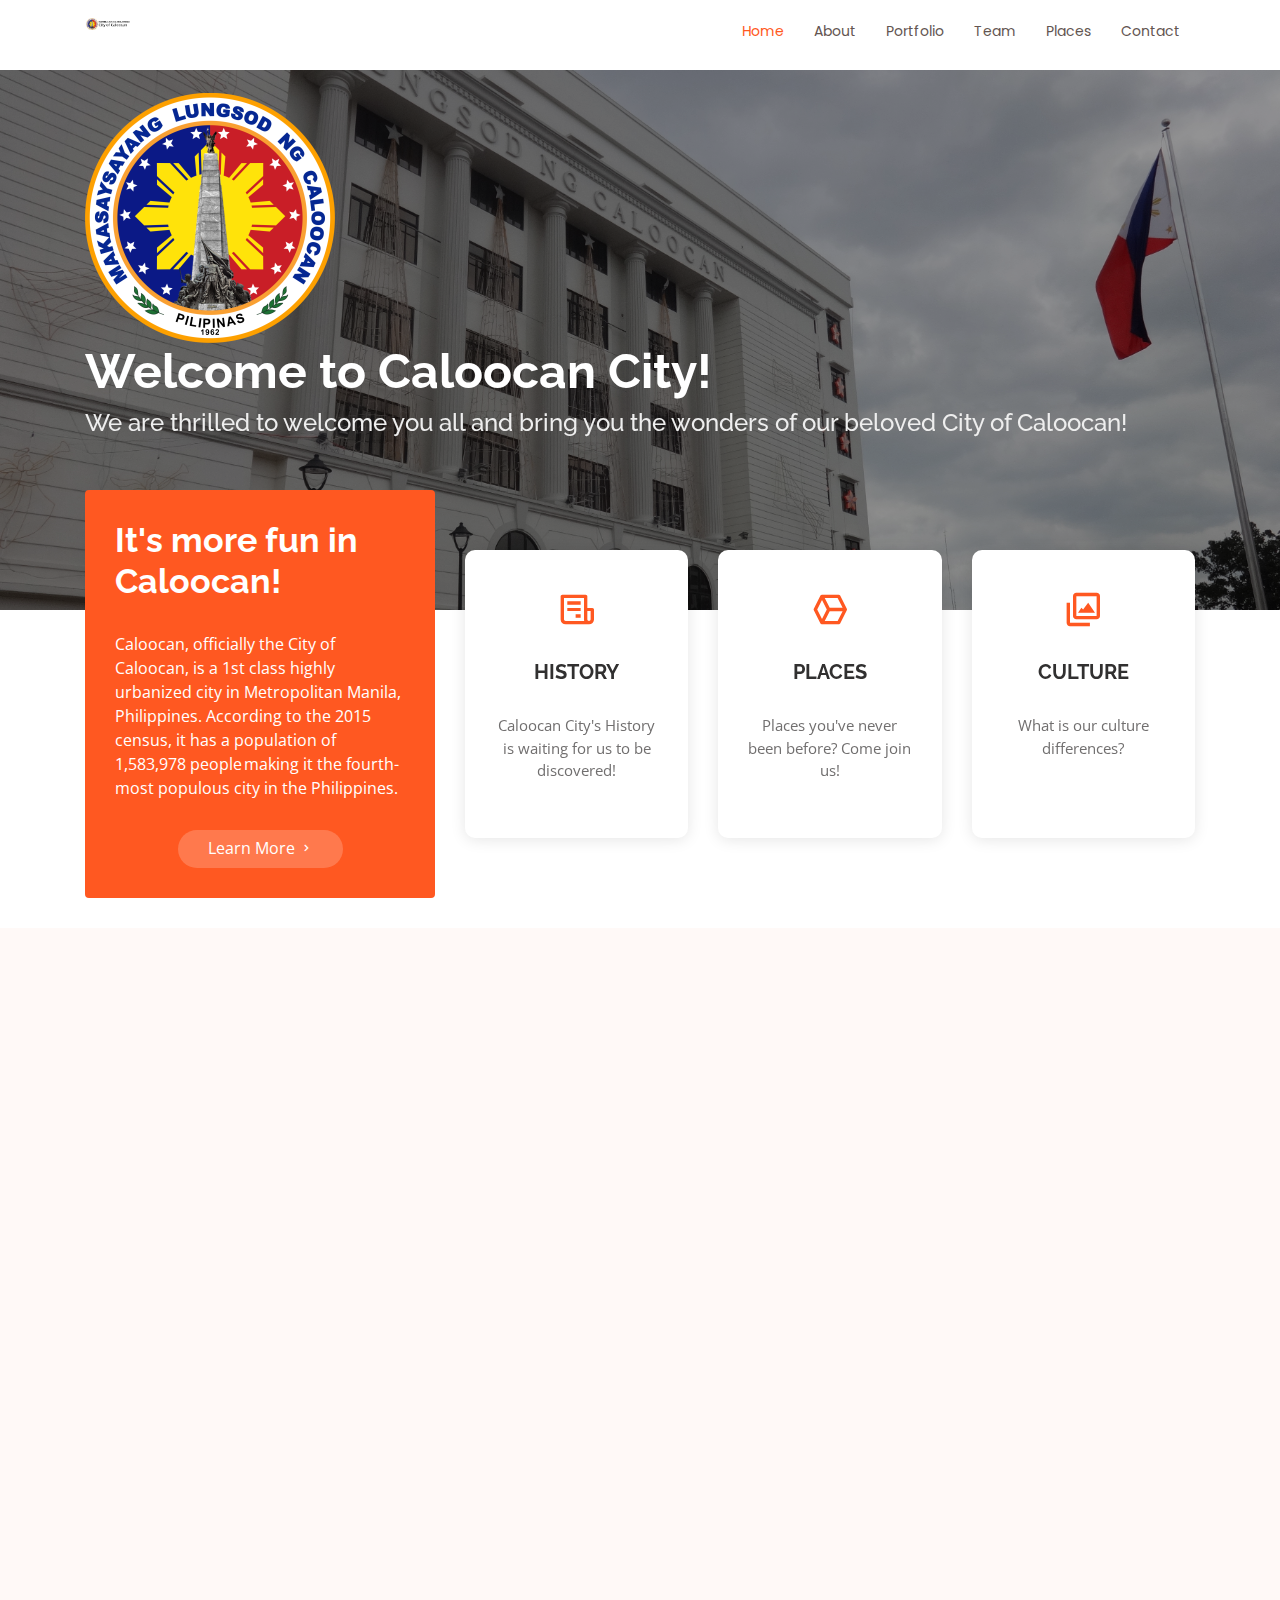
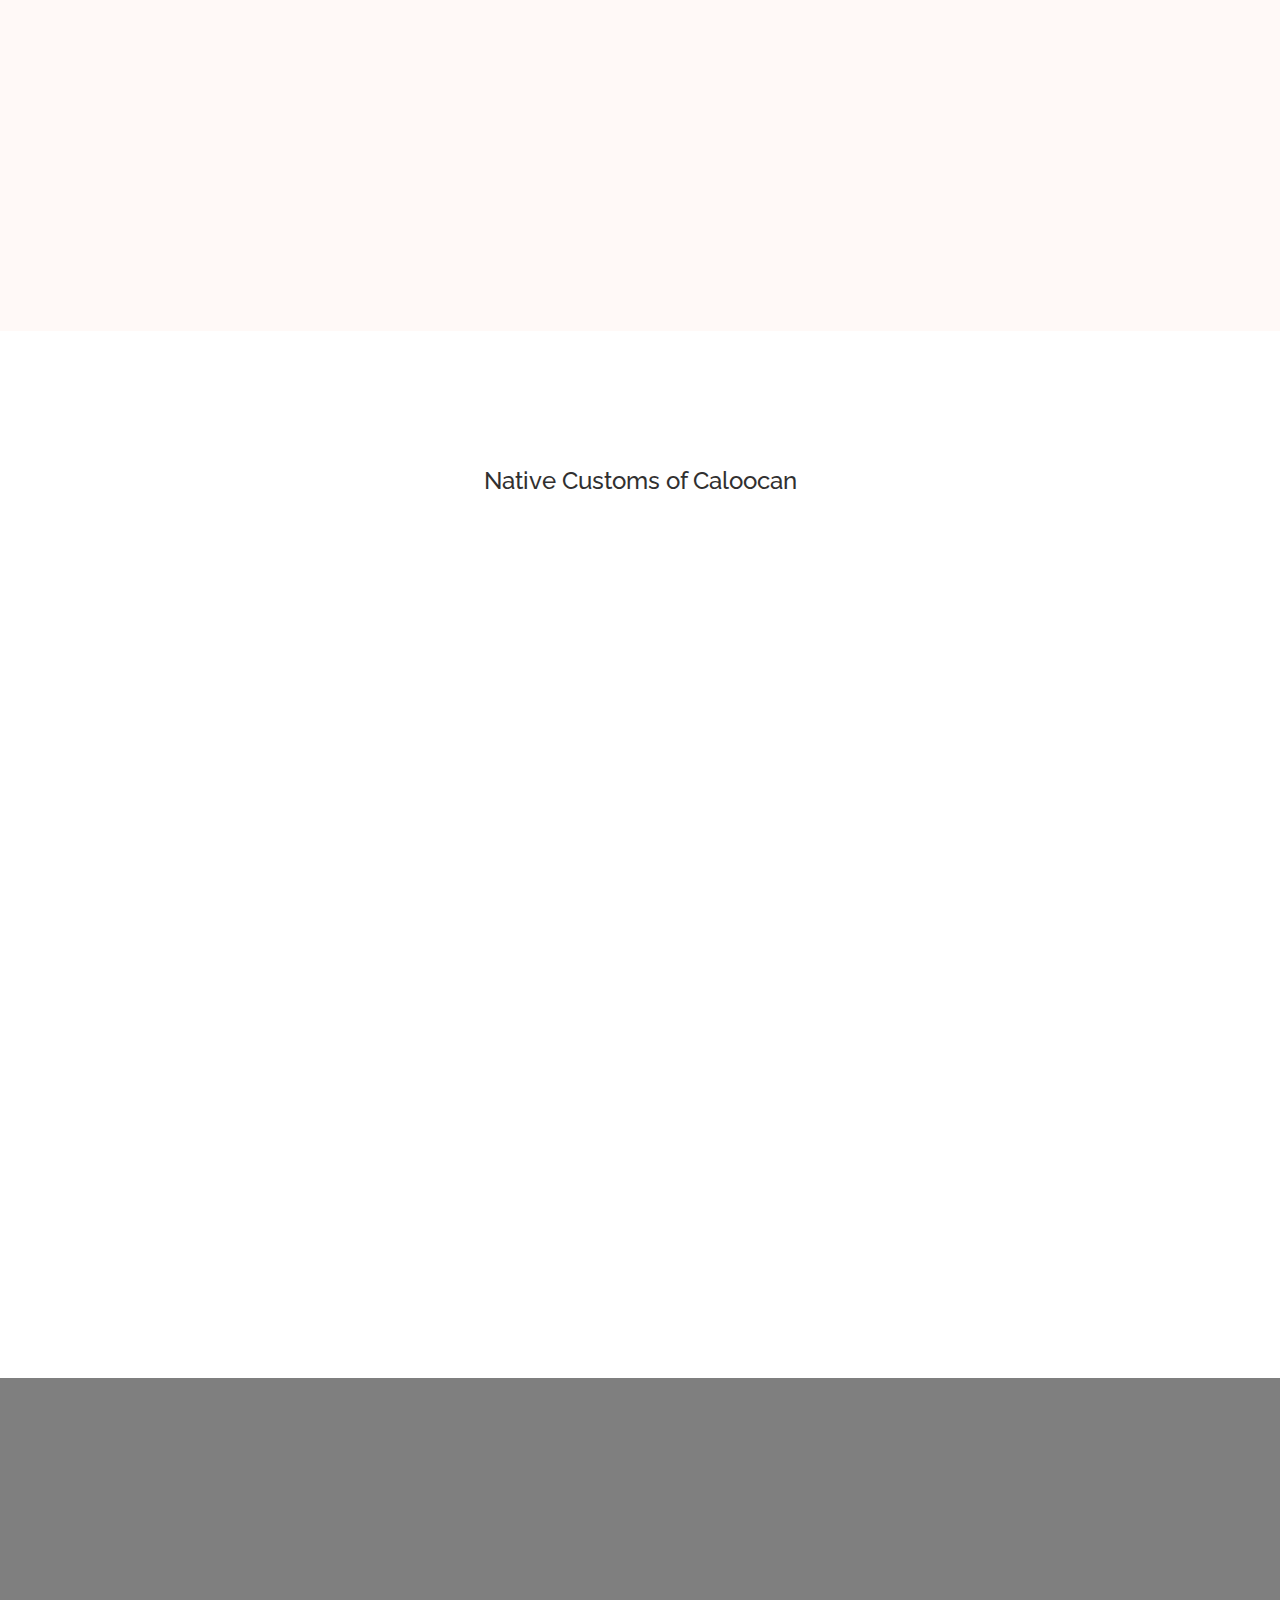
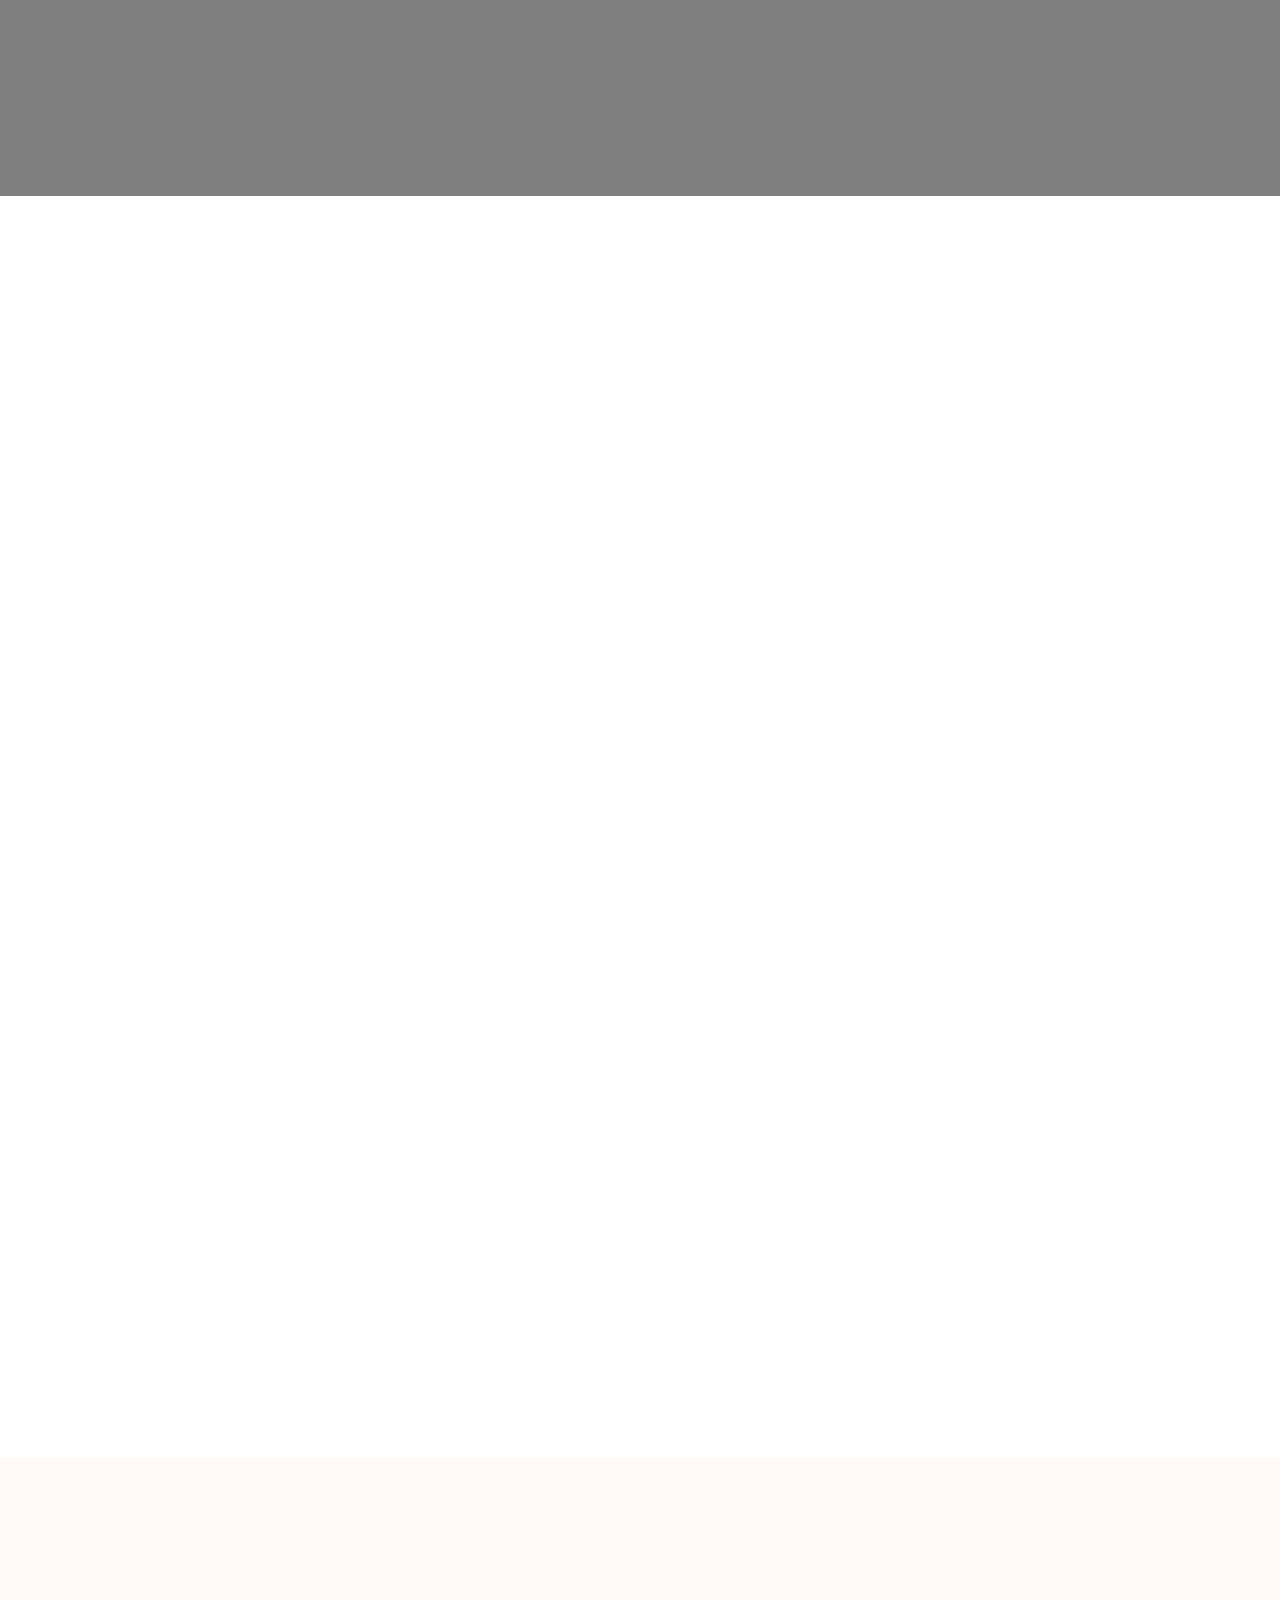
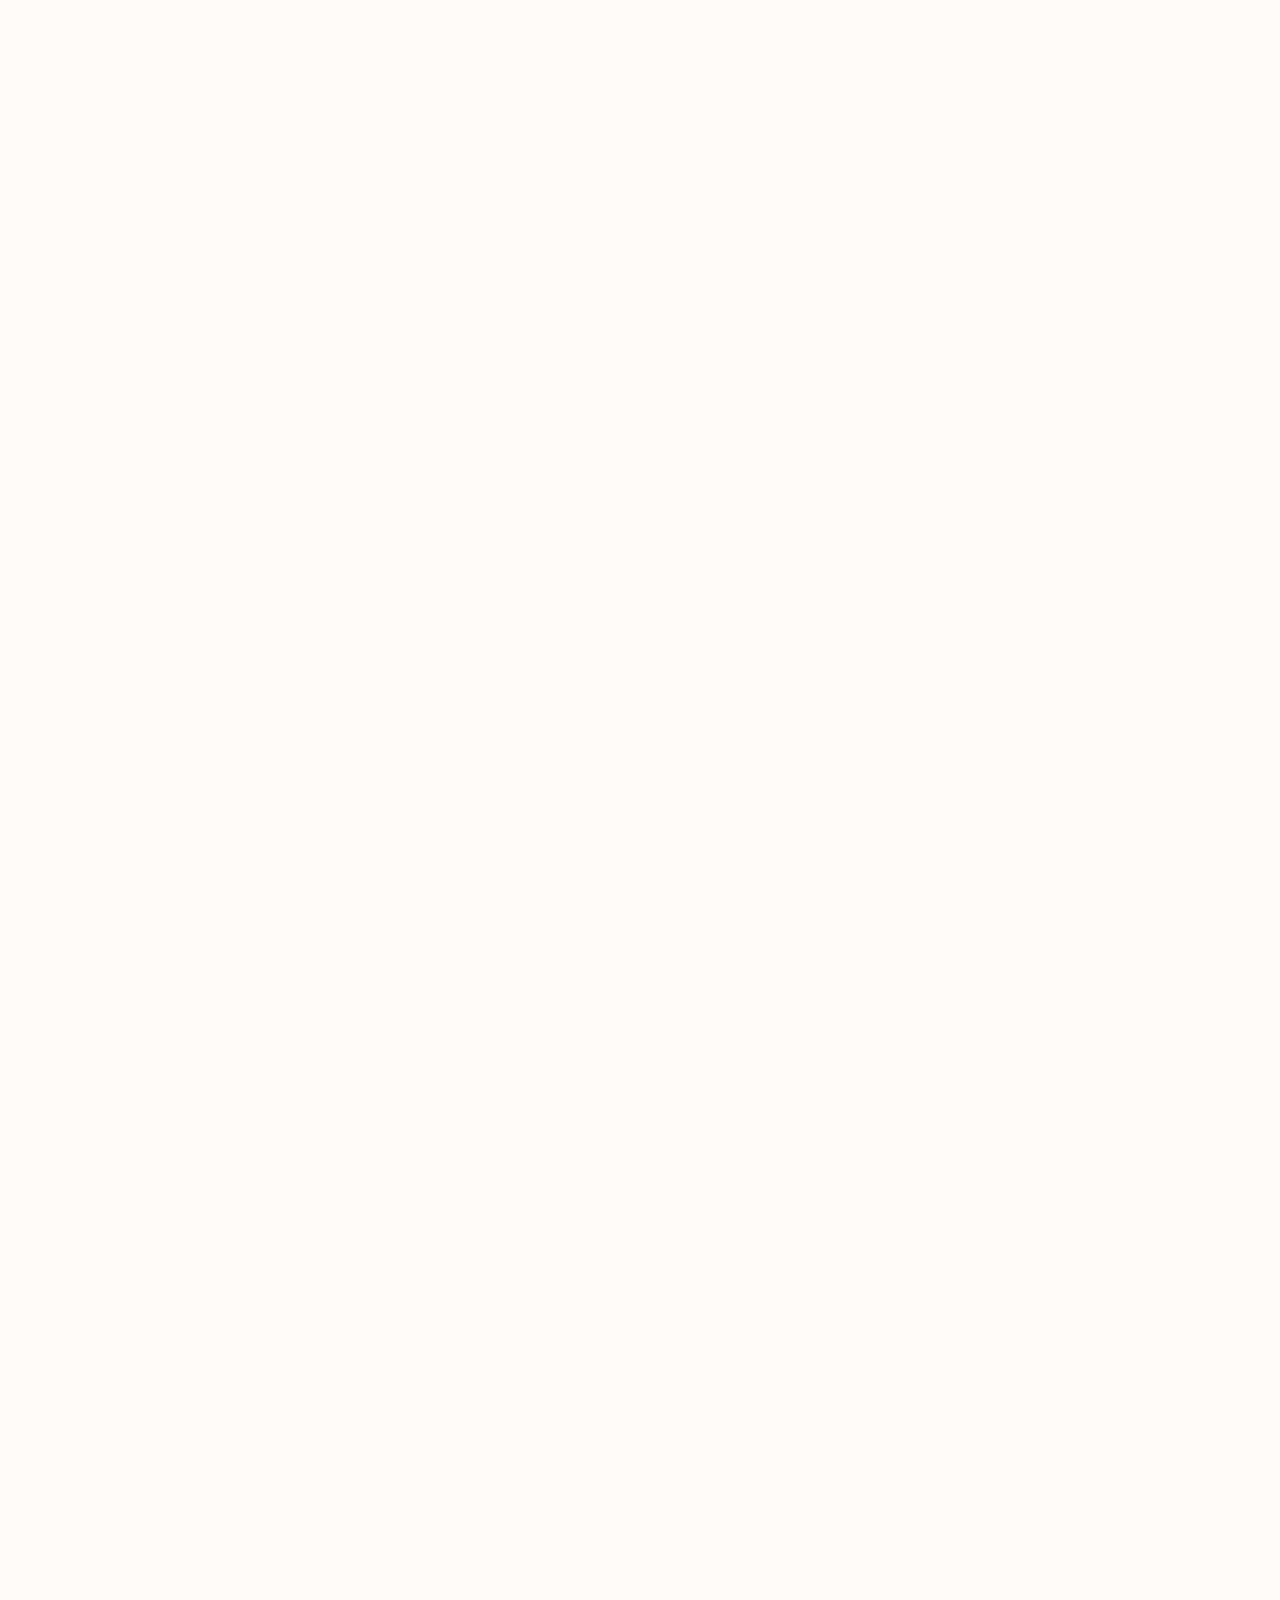
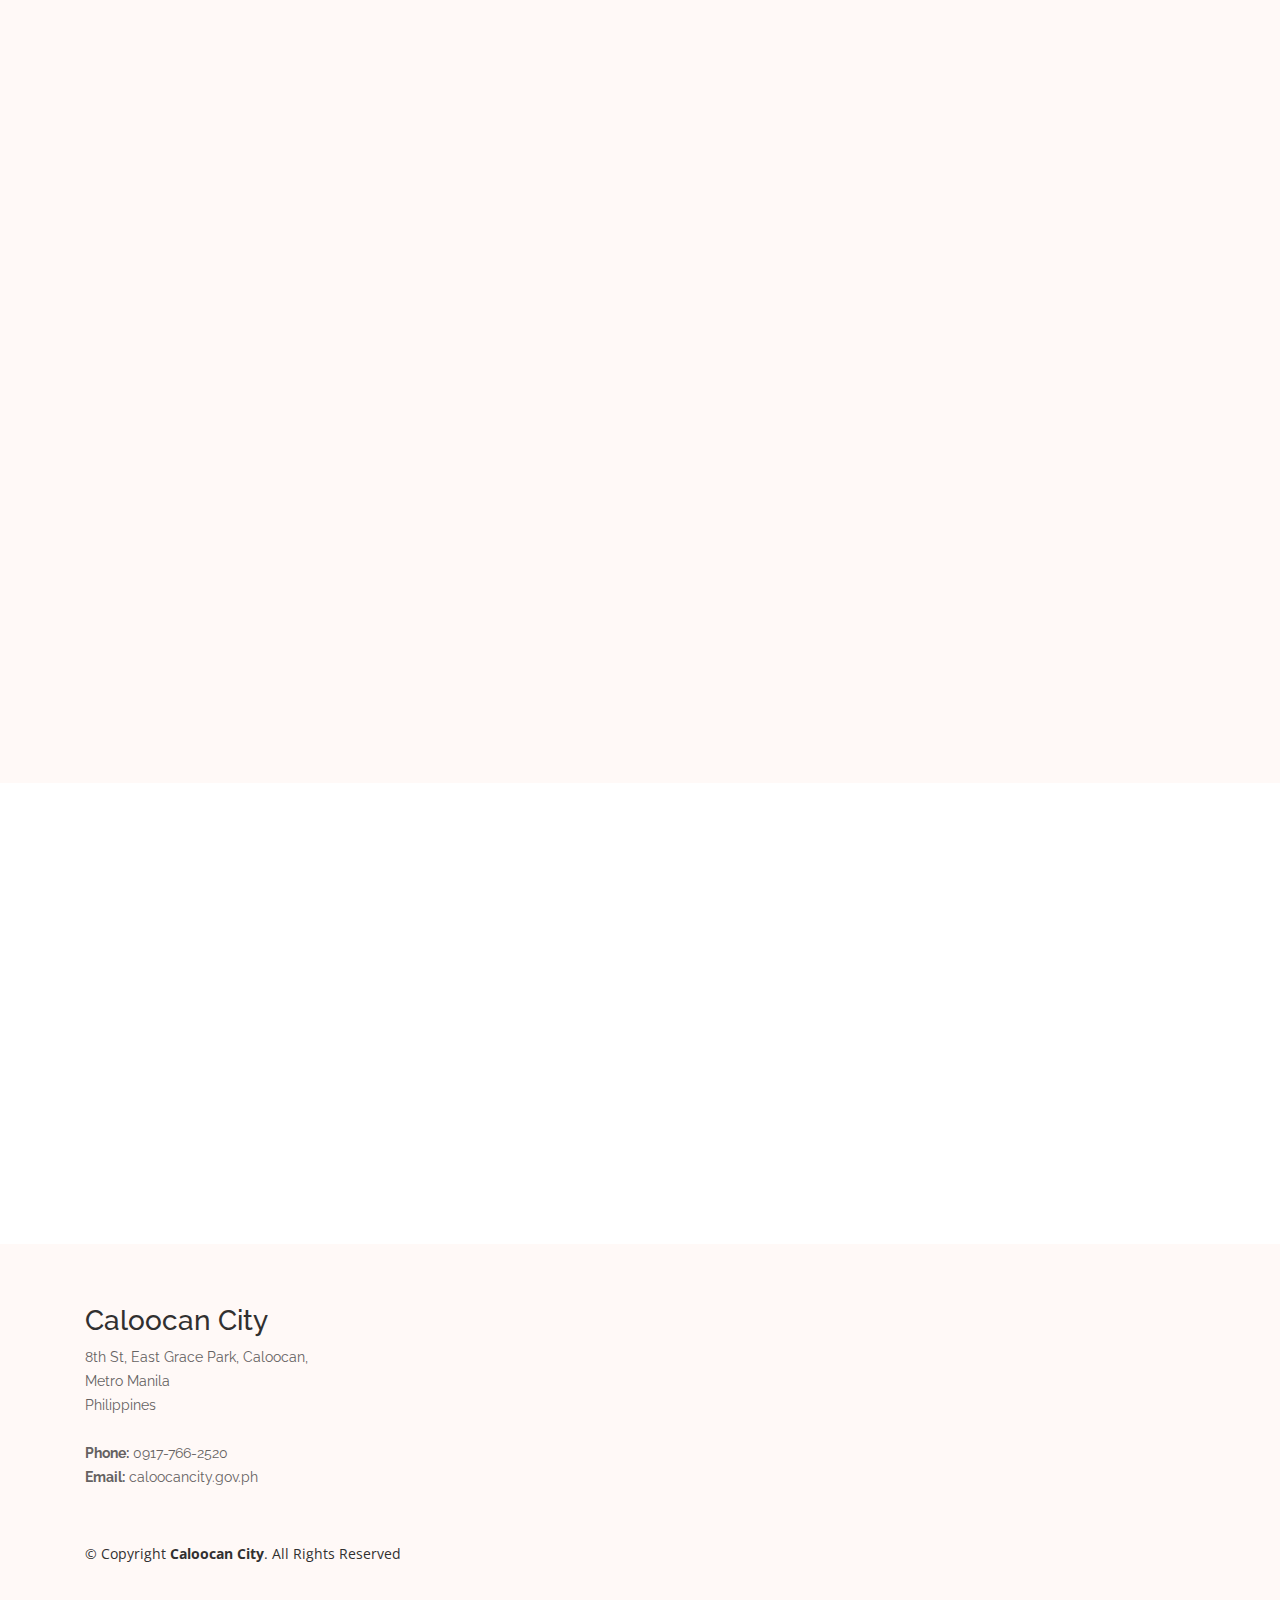
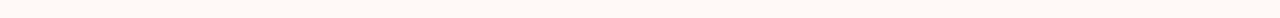
==== commit a644eff9: "Beta" ====
--- a/index.html
+++ b/index.html
@@ -56,7 +56,7 @@
           <li><a href="#about">About</a></li>
           <li><a href="#portfolio">Portfolio</a></li>
           <li><a href="#team">Team</a></li>
-          <li><a href="blog.html">Blog</a></li>
+          <li><a href="blog.html">Places</a></li>
           <li><a href="#contact">Contact</a></li>
 
         </ul>
@@ -69,10 +69,11 @@
   <section id="hero" class="d-flex flex-column justify-content-center align-items-center">
     <div class="container" data-aos="fade-in">
 
-      <img src="assets/img/caloocanBigLogo.png" class="img-fluid imagestyle1" alt="image">
+      <br><img src="assets/img/caloocanBigLogo.png" class="img-fluid imagestyle1" alt="image">
       
-      <!-- <h1>Welcome to Flexor</h1>
-      <h2>We are team of talanted designers making websites with Bootstrap</h2> -->
+      <h1>Welcome to Caloocan City!</h1>
+      <h2>We are thrilled to welcome you all and bring you the wonders of our beloved City of Caloocan!</h2> 
+      <br><br> <br>
       
       <div class="d-flex align-items-center">
         <i class="bx bxs-right-arrow-alt get-started-icon"></i>
@@ -96,7 +97,7 @@
                 it has a population of 1,583,978 people making it the fourth-most populous city in the Philippines.
               </p>
               <div class="text-center">
-                <a href="#" class="more-btn">Learn More <i class="bx bx-chevron-right"></i></a>
+                <a href="HistoryOfCaloocan.html" class="more-btn">Learn More <i class="bx bx-chevron-right"></i></a>
               </div>
             </div>
           </div>
@@ -142,9 +143,14 @@
           </div>
 
           <div class="col-xl-7 col-lg-6 icon-boxes d-flex flex-column align-items-stretch justify-content-center py-5 px-lg-5">
-            <h4 data-aos="fade-up">History Of Caloocan City</h4>
+            <h5 data-aos="fade-up">History Of Caloocan City</h5>
             <h3 data-aos="fade-up">This website aims to study, learn, and tour you to the city's richest culture varies among its own historical entities!</h3>
-            <p data-aos="fade-up">Besting more than 112 other cities in the country, Caloocan retained its #9 position for two consecutive years, amongst the most competitive cities in the Philippines.</p>
+            <p data-aos="fade-up">Besting more than 112 other cities in the country, Caloocan retained its #9 position for two consecutive years, amongst the most competitive cities in the Philippines.
+              <br> <br>Caloocan came from the root word of kalook-lookan which is lo-ok, meaning, “innermost area”. This idea occurred because of the location of the said city where Caloocan was located in the corner of where Tondo and Tambobong met. But, before it was even called Kalookan, it was first called by the Spaniards Aromahan or Libis Espina because Caloocan was a lowland area in Tondo.
+              There were some variations of spelling of Caloocan, until in 1970, a resolution was adapted by municipal board requiring to call it Kalookan to prevent confusion in spelling. The Caloocan was separated from Tondo in 1815 and became a municipality, later on, Caloocan became officially a city in February 16, 1962. Caloocan City is also known for being the center of the activities of the Katipuneros which led by Andres Bonifacio. The secret meeting of the katipuneros was held in one of the houses in Caloocan. This was also where the first battle between the Katipuneros and Spaniards happened. 
+              Caloocan is separated into two, North Caloocan and South Caloocan. <br> <br> Caloocan was used to be the biggest town when Novaliches was still a part of it. On July 17, 1948, Republic Act 333 was implemented after the death of the former president Manuel L. Quezon that made the Novaliches and the other barrios removed from Caloocan and becamea part of Quezon City. After it was implemented, Quezon City became the new capital of the Philippines.
+              
+            </p>
 
             
         </div>
@@ -157,14 +163,7 @@
       <div class="container" data-aos="fade-up">
 
         <div class="owl-carousel clients-carousel">
-          <img src="" alt="">
-          <img src="" alt="">
-          <img src="" alt="">
-          <img src="" alt="">
-          <img src="" alt="">
-          <img src="" alt="">
-          <img src="" alt="">
-          <img src="" alt="">
+         
         </div>
 
       </div>
@@ -174,44 +173,48 @@
     <!-- End Services Section -->
 
     <!-- ======= Values Section ======= -->
+    <p><h4  style="text-align: center;">Native Customs of Caloocan</h4></p>
+    
     <section id="values" class="values">
       <div class="container">
+        
 
         <div class="row">
           <div class="col-md-6 d-flex align-items-stretch" data-aos="fade-up">
-            <div class="card" style="background-image: url(assets/img/values-1.jpg);">
+            <div class="card" style="background-image: url(assets/img/Pagmamano.jpg);">
               <div class="card-body">
-                <h5 class="card-title"><a href="">Our Mission</a></h5>
-                <p class="card-text">Lorem ipsum dolor sit amet, consectetur elit, sed do eiusmod tempor ut labore et dolore magna aliqua.</p>
-                <div class="read-more"><a href="#"><i class="icofont-arrow-right"></i> Read More</a></div>
+              
+                <h5 class="card-title"><a href="">Pagmamano</a></h5>
+                <p class="card-text">Caloocan City's rich cultural aspect is also inherited also from our Cultural Differences.</p>
+                <div class="read-more"><a href="Pagmamano.html"><i class="icofont-arrow-right"></i> Read More</a></div>
               </div>
             </div>
           </div>
           <div class="col-md-6 d-flex align-items-stretch mt-4 mt-md-0" data-aos="fade-up" data-aos-delay="100">
-            <div class="card" style="background-image: url(assets/img/values-2.jpg);">
+            <div class="card" style="background-image: url(assets/img/tsismis.jpg);">
               <div class="card-body">
-                <h5 class="card-title"><a href="">Our Plan</a></h5>
-                <p class="card-text">Sed ut perspiciatis unde omnis iste natus error sit voluptatem doloremque laudantium, totam rem.</p>
-                <div class="read-more"><a href="#"><i class="icofont-arrow-right"></i> Read More</a></div>
+                <h5 class="card-title"><a href="">Tsismis</a></h5>
+                <p class="card-text">Have you ever heard the word "Tsismis"? Looks like the people here is up to date with trending stuffs..</p>
+                <div class="read-more"><a href="Tsismis.html"><i class="icofont-arrow-right"></i> Read More</a></div>
               </div>
             </div>
 
           </div>
           <div class="col-md-6 d-flex align-items-stretch mt-4" data-aos="fade-up" data-aos-delay="200">
-            <div class="card" style="background-image: url(assets/img/values-3.jpg);">
+            <div class="card" style="background-image: url(assets/img/caloocanfestival.jpg);">
               <div class="card-body">
-                <h5 class="card-title"><a href="">Our Vision</a></h5>
-                <p class="card-text">Nemo enim ipsam voluptatem quia voluptas sit aut odit aut fugit, sed quia magni dolores.</p>
-                <div class="read-more"><a href="#"><i class="icofont-arrow-right"></i> Read More</a></div>
+                <h5 class="card-title"><a href="">Festivals in Caloocan City</a></h5>
+                <p class="card-text">Looks like festival here is an exciting ceremony that we shouldn't miss!</p>
+                <div class="read-more"><a href="CaloocanFestivals.html"><i class="icofont-arrow-right"></i> Read More</a></div>
               </div>
             </div>
           </div>
           <div class="col-md-6 d-flex align-items-stretch mt-4" data-aos="fade-up" data-aos-delay="300">
-            <div class="card" style="background-image: url(assets/img/values-4.jpg);">
+            <div class="card" style="background-image: url(assets/img/BoniFiesta.jpg);">
               <div class="card-body">
-                <h5 class="card-title"><a href="">Our Care</a></h5>
-                <p class="card-text">Nostrum eum sed et autem dolorum perspiciatis. Magni porro quisquam laudantium voluptatem.</p>
-                <div class="read-more"><a href="#"><i class="icofont-arrow-right"></i> Read More</a></div>
+                <h5 class="card-title"><a href="">Holliday Commemoration</a></h5>
+                <p class="card-text">Malapitan added that although the nation has achieved its freedom, we have not yet won our war against poverty, "but several battles has been won such as programs and projects to alleviate the plight of the poor".</p>
+                <div class="read-more"><a href="HollidayCeremony.html"><i class="icofont-arrow-right"></i> Read More</a></div>
               </div>
             </div>
           </div>
@@ -227,56 +230,56 @@
         <div class="owl-carousel testimonials-carousel">
 
           <div class="testimonial-item">
-            <img src="assets/img/testimonials/testimonials-1.jpg" class="testimonial-img" alt="">
-            <h3>ADOLF HITLER</h3>
-            <h4>Ceo &amp; Founder</h4>
+            <img src="assets/img/Oscar Oca Malapitan.jpg" class="testimonial-img" alt="">
+            <h3>Mayor Oscar OCA Malapitan</h3>
+            <h4>City Mayor</h4>
             <p>
               <i class="bx bxs-quote-alt-left quote-icon-left"></i>
-              Proin iaculis purus consequat sem cure digni ssim donec porttitora entum suscipit rhoncus. Accusantium quam, ultricies eget id, aliquam eget nibh et. Maecen aliquam, risus at semper.
+              Filipino politician and the incumbent Mayor of Caloocan since June 30, 2013
               <i class="bx bxs-quote-alt-right quote-icon-right"></i>
             </p>
           </div>
 
           <div class="testimonial-item">
-            <img src="assets/img/testimonials/testimonials-2.jpg" class="testimonial-img" alt="">
-            <h3>QUEEN ELIZABETH</h3>
-            <h4>Designer</h4>
+            <img src="assets/img/MacaAssistio.jpg" class="testimonial-img" alt="">
+            <h3>Macario E. Asistio</h3>
+            <h4>City Vice Mayor</h4>
             <p>
               <i class="bx bxs-quote-alt-left quote-icon-left"></i>
-              Export tempor illum tamen malis malis eram quae irure esse labore quem cillum quid cillum eram malis quorum velit fore eram velit sunt aliqua noster fugiat irure amet legam anim culpa.
+              Vice Mayor's Office
               <i class="bx bxs-quote-alt-right quote-icon-right"></i>
             </p>
           </div>
 
           <div class="testimonial-item">
-            <img src="assets/img/testimonials/testimonials-3.jpg" class="testimonial-img" alt="">
-            <h3>ABDUL</h3>
-            <h4>Store Owner</h4>
+            <img src="assets/img/OliverHernandez.jpg" class="testimonial-img" alt="">
+            <h3>Engr. Oliver R. Hernandez, CESE</h3>
+            <h4>City Administrator</h4>
             <p>
               <i class="bx bxs-quote-alt-left quote-icon-left"></i>
-              Enim nisi quem export duis labore cillum quae magna enim sint quorum nulla quem veniam duis minim tempor labore quem eram duis noster aute amet eram fore quis sint minim.
+              Office of the City Administrator
               <i class="bx bxs-quote-alt-right quote-icon-right"></i>
             </p>
           </div>
 
           <div class="testimonial-item">
-            <img src="assets/img/testimonials/testimonials-4.jpg" class="testimonial-img" alt="">
-            <h3>Matt Brandon</h3>
-            <h4>Freelancer</h4>
+            <img src="assets/img/LilibethLukian.png" class="testimonial-img" alt="">
+            <h3>Lilibeth M. Luakian</h3>
+            <h4>Secretary to the Mayor</h4>
             <p>
               <i class="bx bxs-quote-alt-left quote-icon-left"></i>
-              Fugiat enim eram quae cillum dolore dolor amet nulla culpa multos export minim fugiat minim velit minim dolor enim duis veniam ipsum anim magna sunt elit fore quem dolore labore illum veniam.
+              Office of the Secretary to the Mayor
               <i class="bx bxs-quote-alt-right quote-icon-right"></i>
             </p>
           </div>
 
           <div class="testimonial-item">
-            <img src="assets/img/testimonials/testimonials-5.jpg" class="testimonial-img" alt="">
-            <h3>John Larson</h3>
-            <h4>Entrepreneur</h4>
+            <img src="assets/img/JerymyRegino.png" class="testimonial-img" alt="">
+            <h3>Jeremy S. Regino</h3>
+            <h4>Chief of Staff</h4>
             <p>
               <i class="bx bxs-quote-alt-left quote-icon-left"></i>
-              Quis quorum aliqua sint quem legam fore sunt eram irure aliqua veniam tempor noster veniam enim culpa labore duis sunt culpa nulla illum cillum fugiat legam esse veniam culpa fore nisi cillum quid.
+              Office of the City Mayor
               <i class="bx bxs-quote-alt-right quote-icon-right"></i>
             </p>
           </div>
@@ -291,108 +294,128 @@
       <div class="container">
 
         <div class="section-title">
-          <h2 data-aos="fade-up">Portfolio</h2>
-          <p data-aos="fade-up">Magnam dolores commodi suscipit. Necessitatibus eius consequatur ex aliquid fuga eum quidem. Sit sint consectetur velit. Quisquam quos quisquam cupiditate. Et nemo qui impedit suscipit alias ea. Quia fugiat sit in iste officiis commodi quidem hic quas.</p>
+          <h2 data-aos="fade-up">Religion & Ceremonies</h2>
+          <p data-aos="fade-up">Traditional ceremonies and Religional matters will be discovered here. Come and join us to explore the cultural differences of the City!
+            Like many other places in the country, Roman Catholicism is the predominant religion and Islam comes next. There is a significant presence of Iglesiani Cristo and other Protestant churches like Church of God Caloocan located at both south and north caloocan. And least numbers of muslim churches.
+          </p>
+          
         </div>
 
         <div class="row" data-aos="fade-up" data-aos-delay="100">
           <div class="col-lg-12 d-flex justify-content-center">
             <ul id="portfolio-flters">
               <li data-filter="*" class="filter-active">All</li>
-              <li data-filter=".filter-app">App</li>
-              <li data-filter=".filter-card">Card</li>
+              <li data-filter=".filter-app">Religion</li>
+              <li data-filter=".filter-card">Historical Landmarks</li>
+              <li data-filter=".filter-web">Ceremonies</li>
             </ul>
           </div>
         </div>
 
+
+        <!-- <-----------------------Religion---------------------------> 
         <div class="row portfolio-container" data-aos="fade-up" data-aos-delay="200">
 
           <div class="col-lg-4 col-md-6 portfolio-item filter-app">
-            <img src="assets/img/portfolio/portfolio-1.jpg" class="img-fluid" alt="">
+            <img src="assets/img/ReligionListNo1Front.jpg" class="img-fluid" alt="">
             <div class="portfolio-info">
-              <h4>App 1</h4>
-              <p>App</p>
-              <a href="assets/img/portfolio/portfolio-1.jpg" data-gall="portfolioGallery" class="venobox preview-link" title="App 1"><i class="bx bx-plus"></i></a>
+              <h4>San Roque Cathedral Church</h4>
+              <p>Religion Section Catholicism</p>
+              <a href="assets/img/ReligionListNo1.PNG" data-gall="portfolioGallery" class="venobox preview-link" title="San Roque Cathedral Caloocan"><i class="bx bx-plus"></i></a>
               <a href="portfolio-details.html" class="details-link" title="More Details"><i class="bx bx-link"></i></a>
             </div>
           </div>
-
+             <!-- <-----------------------Religion--------------------------->
+         
+             <!-- <-----------------------Ceremonies--------------------------->>
+             <div class="col-lg-4 col-md-6 portfolio-item filter-web">
+            <img src="assets/img/BoniFront.jpg" class="img-fluid" alt="">
+            <div class="portfolio-info">
+              <h4>Andres Bonifacio Day</h4>
+              <p>A Tribute to a Hero</p>
+              <a href="assets/img/CeremoniesBoniDay.PNG" data-gall="portfolioGallery" class="venobox preview-link" title="Andres Bonifacio Day at Caloocan City"><i class="bx bx-plus"></i></a>
+              <a href="portfolio-details.html" class="details-link" title="More Details"><i class="bx bx-link"></i></a>
+            </div>
+          </div>
+
+          <!-- <-----------------------Ceremonies--------------------------->
+
+          <!-- <-----------------------Religion--------------------------->
+
+          <div class="col-lg-4 col-md-6 portfolio-item filter-app">
+            <img src="assets/img/ReligionListNo2Front.jpg" class="img-fluid" alt="">
+            <div class="portfolio-info">
+              <h4>Masjid Ibnu Abbas</h4>
+              <p>Religion Section Islam</p>
+              <a href="assets/img/ReligionListNo2.PNG" data-gall="portfolioGallery" class="venobox preview-link" title="App 2"><i class="bx bx-plus"></i></a>
+              <a href="portfolio-details.html" class="details-link" title="More Details"><i class="bx bx-link"></i></a>
+            </div>
+          </div>
+
+          <!-- <-----------------------Religion--------------------------->
+
+          <div class="col-lg-4 col-md-6 portfolio-item filter-card">
+            <img src="assets/img/monumentoFront.jpg" class="img-fluid" alt="">
+            <div class="portfolio-info">
+              <h4>Monumento Circle</h4>
+              <p>Places you must witness...</p>
+              <a href="assets/img/landmarksMonumento.PNG" data-gall="portfolioGallery" class="venobox preview-link" title="Monumento Circle Caloocan"><i class="bx bx-plus"></i></a>
+              <a href="portfolio-details.html" class="details-link" title="More Details"><i class="bx bx-link"></i></a>
+            </div>
+          </div>
+
+          <!-- <-----------------------Ceremonies--------------------------->
           <div class="col-lg-4 col-md-6 portfolio-item filter-web">
-            <img src="assets/img/portfolio/portfolio-2.jpg" class="img-fluid" alt="">
+            <br>
+            <br>
+            <img src="assets/img/PajotanFront.jpg" class="img-fluid" alt="">
             <div class="portfolio-info">
-              <h4>Web 3</h4>
-              <p>Web</p>
-              <a href="assets/img/portfolio/portfolio-2.jpg" data-gall="portfolioGallery" class="venobox preview-link" title="Web 3"><i class="bx bx-plus"></i></a>
+              <h4>Pajotan Maypajo Senor De Sto. Nino</h4>
+              <p>Ceremononial Saint</p>
+              <a href="assets/img/CeremoniesPajotan.PNG" data-gall="portfolioGallery" class="venobox preview-link" title="Maypajo Pajotan"><i class="bx bx-plus"></i></a>
               <a href="portfolio-details.html" class="details-link" title="More Details"><i class="bx bx-link"></i></a>
             </div>
           </div>
-
+          <!-- <-----------------------Ceremonies--------------------------->
+
+             <!-- <-----------------------Religion--------------------------->
           <div class="col-lg-4 col-md-6 portfolio-item filter-app">
-            <img src="assets/img/portfolio/portfolio-3.jpg" class="img-fluid" alt="">
+            <img src="assets/img/ReligionListNo3Front.jpg" class="img-fluid" alt="">
             <div class="portfolio-info">
-              <h4>App 2</h4>
-              <p>App</p>
-              <a href="assets/img/portfolio/portfolio-3.jpg" data-gall="portfolioGallery" class="venobox preview-link" title="App 2"><i class="bx bx-plus"></i></a>
+              <h4>Alliance Christian Gospel Church</h4>
+              <p>Religion Section Christianity</p>
+              <a href="assets/img/ReligionListNo3.PNG" data-gall="portfolioGallery" class="venobox preview-link" title="App 3"><i class="bx bx-plus"></i></a>
               <a href="portfolio-details.html" class="details-link" title="More Details"><i class="bx bx-link"></i></a>
             </div>
           </div>
-
+             <!-- <-----------------------Religion--------------------------->
           <div class="col-lg-4 col-md-6 portfolio-item filter-card">
-            <img src="assets/img/portfolio/portfolio-4.jpg" class="img-fluid" alt="">
+            <img src="assets/img/landmarksTaoistFront.jpg" class="img-fluid" alt="">
             <div class="portfolio-info">
-              <h4>Card 2</h4>
-              <p>Card</p>
-              <a href="assets/img/portfolio/portfolio-4.jpg" data-gall="portfolioGallery" class="venobox preview-link" title="Card 2"><i class="bx bx-plus"></i></a>
+              <h4>Taoist Temple Pagoda</h4>
+              <p>Historical Landmarks</p>
+              <a href="assets/img/landmarksTaoistTemple.PNG" data-gall="portfolioGallery" class="venobox preview-link" title="Temple at Caloocan City"><i class="bx bx-plus"></i></a>
               <a href="portfolio-details.html" class="details-link" title="More Details"><i class="bx bx-link"></i></a>
             </div>
           </div>
 
+          <div class="col-lg-4 col-md-6 portfolio-item filter-card">
+            <br>
+            <img src="assets/img/landmarksTomasFront.jpg" class="img-fluid" alt="">
+            <div class="portfolio-info">
+              <h4>University of Sto. Tomas Museum</h4>
+              <p>Filipino Culture and Heritage</p>
+              <a href="assets/img/landmarksTomas.PNG" data-gall="portfolioGallery" class="venobox preview-link" title="Card 3"><i class="bx bx-plus"></i></a>
+              <a href="portfolio-details.html" class="details-link" title="More Details"><i class="bx bx-link"></i></a>
+            </div>
+          </div>
+
           <div class="col-lg-4 col-md-6 portfolio-item filter-web">
-            <img src="assets/img/portfolio/portfolio-5.jpg" class="img-fluid" alt="">
+            <img src="assets/img/calooOCAAA.PNG" class="img-fluid" alt="">
             <div class="portfolio-info">
-              <h4>Web 2</h4>
-              <p>Web</p>
-              <a href="assets/img/portfolio/portfolio-5.jpg" data-gall="portfolioGallery" class="venobox preview-link" title="Web 2"><i class="bx bx-plus"></i></a>
-              <a href="portfolio-details.html" class="details-link" title="More Details"><i class="bx bx-link"></i></a>
-            </div>
-          </div>
-
-          <div class="col-lg-4 col-md-6 portfolio-item filter-app">
-            <img src="assets/img/portfolio/portfolio-6.jpg" class="img-fluid" alt="">
-            <div class="portfolio-info">
-              <h4>App 3</h4>
-              <p>App</p>
-              <a href="assets/img/portfolio/portfolio-6.jpg" data-gall="portfolioGallery" class="venobox preview-link" title="App 3"><i class="bx bx-plus"></i></a>
-              <a href="portfolio-details.html" class="details-link" title="More Details"><i class="bx bx-link"></i></a>
-            </div>
-          </div>
-
-          <div class="col-lg-4 col-md-6 portfolio-item filter-card">
-            <img src="assets/img/portfolio/portfolio-7.jpg" class="img-fluid" alt="">
-            <div class="portfolio-info">
-              <h4>Card 1</h4>
-              <p>Card</p>
-              <a href="assets/img/portfolio/portfolio-7.jpg" data-gall="portfolioGallery" class="venobox preview-link" title="Card 1"><i class="bx bx-plus"></i></a>
-              <a href="portfolio-details.html" class="details-link" title="More Details"><i class="bx bx-link"></i></a>
-            </div>
-          </div>
-
-          <div class="col-lg-4 col-md-6 portfolio-item filter-card">
-            <img src="assets/img/portfolio/portfolio-8.jpg" class="img-fluid" alt="">
-            <div class="portfolio-info">
-              <h4>Card 3</h4>
-              <p>Card</p>
-              <a href="assets/img/portfolio/portfolio-8.jpg" data-gall="portfolioGallery" class="venobox preview-link" title="Card 3"><i class="bx bx-plus"></i></a>
-              <a href="portfolio-details.html" class="details-link" title="More Details"><i class="bx bx-link"></i></a>
-            </div>
-          </div>
-
-          <div class="col-lg-4 col-md-6 portfolio-item filter-web">
-            <img src="assets/img/portfolio/portfolio-9.jpg" class="img-fluid" alt="">
-            <div class="portfolio-info">
-              <h4>Web 3</h4>
-              <p>Web</p>
-              <a href="assets/img/portfolio/portfolio-9.jpg" data-gall="portfolioGallery" class="venobox preview-link" title="Web 3"><i class="bx bx-plus"></i></a>
+              <h4>First Flag Ceremony at New Caloocan City Mayor</h4>
+              <p>First Flag Ceremony</p>
+              <a href="assets/img/FirstCeremonyFlagCeremonies.PNG" data-gall="portfolioGallery" class="venobox preview-link" title="Mayor Oca Malapitan"><i class="bx bx-plus"></i></a>
               <a href="portfolio-details.html" class="details-link" title="More Details"><i class="bx bx-link"></i></a>
             </div>
           </div>
@@ -408,7 +431,9 @@
 
         <div class="section-title">
           <h2 data-aos="fade-up">Team</h2>
-          <p data-aos="fade-up">Magnam dolores commodi suscipit. Necessitatibus eius consequatur ex aliquid fuga eum quidem. Sit sint consectetur velit. Quisquam quos quisquam cupiditate. Et nemo qui impedit suscipit alias ea. Quia fugiat sit in iste officiis commodi quidem hic quas.</p>
+          <p data-aos="fade-up">We are a team of individuals that promote the beauty within the City of Caloocan.
+            As a Team, we made a smooth tourist-experience to establish the best experience that a person may witness.
+          </p>
         </div>
 
         <div class="row">
@@ -416,17 +441,19 @@
           <div class="col-lg-3 col-md-6 d-flex align-items-stretch" data-aos="fade-up">
             <div class="member">
               <div class="member-img">
-                <img src="assets/img/team/team-1.jpg" class="img-fluid" alt="">
-                <div class="social">
-                  <a href=""><i class="icofont-twitter"></i></a>
-                  <a href=""><i class="icofont-facebook"></i></a>
-                  <a href=""><i class="icofont-instagram"></i></a>
-                  <a href=""><i class="icofont-linkedin"></i></a>
-                </div>
-              </div>
-              <div class="member-info">
-                <h4>Walter White</h4>
-                <span>Chief Executive Officer</span>
+                <img src="assets/img/tc/Pitapit.jpg" class="img-fluid" alt="">
+                <div class="social">
+                  <a href=""><i class="icofont-twitter"></i></a>
+                  <a href=""><i class="icofont-facebook"></i></a>
+                  <a href=""><i class="icofont-instagram"></i></a>
+                  <a href=""><i class="icofont-linkedin"></i></a>
+                </div>
+              </div>
+              <div class="member-info">
+                <h4>Pitapit, Joshua</h4>
+                <span>Coordinator</span>
+                <span>Developer</span>
+                <span>Content Creation</span>
               </div>
             </div>
           </div>
@@ -434,17 +461,19 @@
           <div class="col-lg-3 col-md-6 d-flex align-items-stretch" data-aos="fade-up" data-aos-delay="100">
             <div class="member">
               <div class="member-img">
-                <img src="assets/img/team/team-2.jpg" class="img-fluid" alt="">
-                <div class="social">
-                  <a href=""><i class="icofont-twitter"></i></a>
-                  <a href=""><i class="icofont-facebook"></i></a>
-                  <a href=""><i class="icofont-instagram"></i></a>
-                  <a href=""><i class="icofont-linkedin"></i></a>
-                </div>
-              </div>
-              <div class="member-info">
-                <h4>Sarah Jhonson</h4>
-                <span>Product Manager</span>
+                <img src="assets/img/tc/Tumaneng1.jpg" class="img-fluid" alt="">
+                <div class="social">
+                  <a href=""><i class="icofont-twitter"></i></a>
+                  <a href=""><i class="icofont-facebook"></i></a>
+                  <a href=""><i class="icofont-instagram"></i></a>
+                  <a href=""><i class="icofont-linkedin"></i></a>
+                </div>
+              </div>
+              <div class="member-info">
+                <h4>Tumaneng, Leobert June</h4>
+                <span>Coordinator</span>
+                <span>Developer</span>
+                <span>Content Creation</span>
               </div>
             </div>
           </div>
@@ -452,17 +481,18 @@
           <div class="col-lg-3 col-md-6 d-flex align-items-stretch" data-aos="fade-up" data-aos-delay="200">
             <div class="member">
               <div class="member-img">
-                <img src="assets/img/team/team-3.jpg" class="img-fluid" alt="">
-                <div class="social">
-                  <a href=""><i class="icofont-twitter"></i></a>
-                  <a href=""><i class="icofont-facebook"></i></a>
-                  <a href=""><i class="icofont-instagram"></i></a>
-                  <a href=""><i class="icofont-linkedin"></i></a>
-                </div>
-              </div>
-              <div class="member-info">
-                <h4>William Anderson</h4>
-                <span>CTO</span>
+                <img src="assets/img/tc/Alino.jpg" class="img-fluid" alt="">
+                <div class="social">
+                  <a href=""><i class="icofont-twitter"></i></a>
+                  <a href=""><i class="icofont-facebook"></i></a>
+                  <a href=""><i class="icofont-instagram"></i></a>
+                  <a href=""><i class="icofont-linkedin"></i></a>
+                </div>
+              </div>
+              <div class="member-info">
+                <h4>Alino, Kyle Andrae</h4>
+                <span>The Religion of the Place</span>
+                <span>Content Creation</span>
               </div>
             </div>
           </div>
@@ -470,17 +500,18 @@
           <div class="col-lg-3 col-md-6 d-flex align-items-stretch" data-aos="fade-up" data-aos-delay="300">
             <div class="member">
               <div class="member-img">
-                <img src="assets/img/team/team-4.jpg" class="img-fluid" alt="">
-                <div class="social">
-                  <a href=""><i class="icofont-twitter"></i></a>
-                  <a href=""><i class="icofont-facebook"></i></a>
-                  <a href=""><i class="icofont-instagram"></i></a>
-                  <a href=""><i class="icofont-linkedin"></i></a>
-                </div>
-              </div>
-              <div class="member-info">
-                <h4>Amanda Jepson</h4>
-                <span>Accountant</span>
+                <img src="assets/img/tc/Corpuz.jpg" class="img-fluid" alt="">
+                <div class="social">
+                  <a href=""><i class="icofont-twitter"></i></a>
+                  <a href=""><i class="icofont-facebook"></i></a>
+                  <a href=""><i class="icofont-instagram"></i></a>
+                  <a href=""><i class="icofont-linkedin"></i></a>
+                </div>
+              </div>
+              <div class="member-info">
+                <h4>Corpuz, Josh Allen</h4>
+                <span>History of Caloocan City</span>
+                <span>Content Creation</span>
               </div>
             </div>
           </div>
@@ -488,155 +519,163 @@
           <div class="col-lg-3 col-md-6 d-flex align-items-stretch" data-aos="fade-up">
             <div class="member">
               <div class="member-img">
-                <img src="assets/img/team/team-1.jpg" class="img-fluid" alt="">
-                <div class="social">
-                  <a href=""><i class="icofont-twitter"></i></a>
-                  <a href=""><i class="icofont-facebook"></i></a>
-                  <a href=""><i class="icofont-instagram"></i></a>
-                  <a href=""><i class="icofont-linkedin"></i></a>
-                </div>
-              </div>
-              <div class="member-info">
-                <h4>Walter White</h4>
-                <span>Chief Executive Officer</span>
+                <img src="assets/img/tc/Cuizon.jpg" class="img-fluid" alt="">
+                <div class="social">
+                  <a href=""><i class="icofont-twitter"></i></a>
+                  <a href=""><i class="icofont-facebook"></i></a>
+                  <a href=""><i class="icofont-instagram"></i></a>
+                  <a href=""><i class="icofont-linkedin"></i></a>
+                </div>
+              </div>
+              <div class="member-info">
+                <h4>Cuizon, Alex</h4>
+                <span>Ceremonies of the Place</span>
+                <span>Content Creation</span>
               </div>
             </div>
           </div>
             <div class="col-lg-3 col-md-6 d-flex align-items-stretch" data-aos="fade-up" data-aos-delay="100">
             <div class="member">
               <div class="member-img">
-                <img src="assets/img/team/team-2.jpg" class="img-fluid" alt="">
-                <div class="social">
-                  <a href=""><i class="icofont-twitter"></i></a>
-                  <a href=""><i class="icofont-facebook"></i></a>
-                  <a href=""><i class="icofont-instagram"></i></a>
-                  <a href=""><i class="icofont-linkedin"></i></a>
-                </div>
-              </div>
-              <div class="member-info">
-                <h4>Sarah Jhonson</h4>
-                <span>Product Manager</span>
+                <img src="assets/img/tc/Daran.jpg" class="img-fluid" alt="">
+                <div class="social">
+                  <a href=""><i class="icofont-twitter"></i></a>
+                  <a href=""><i class="icofont-facebook"></i></a>
+                  <a href=""><i class="icofont-instagram"></i></a>
+                  <a href=""><i class="icofont-linkedin"></i></a>
+                </div>
+              </div>
+              <div class="member-info">
+                <h4>Daran, Patrick</h4>
+                <span>Native Customs of Caloocan</span>
+                <span>Content Creation</span>
               </div>
             </div>
           </div>
           <div class="col-lg-3 col-md-6 d-flex align-items-stretch" data-aos="fade-up" data-aos-delay="200">
             <div class="member">
               <div class="member-img">
-                <img src="assets/img/team/team-3.jpg" class="img-fluid" alt="">
-                <div class="social">
-                  <a href=""><i class="icofont-twitter"></i></a>
-                  <a href=""><i class="icofont-facebook"></i></a>
-                  <a href=""><i class="icofont-instagram"></i></a>
-                  <a href=""><i class="icofont-linkedin"></i></a>
-                </div>
-              </div>
-              <div class="member-info">
-                <h4>William Anderson</h4>
-                <span>CTO</span>
+                <img src="assets/img/tc/DelaCruz.jpg" class="img-fluid" alt="">
+                <div class="social">
+                  <a href=""><i class="icofont-twitter"></i></a>
+                  <a href=""><i class="icofont-facebook"></i></a>
+                  <a href=""><i class="icofont-instagram"></i></a>
+                  <a href=""><i class="icofont-linkedin"></i></a>
+                </div>
+              </div>
+              <div class="member-info">
+                <h4>Dela Cruz, Thrishia</h4>
+                <span>History of Caloocan City</span>
+                <span>Content Creation</span>
               </div>
             </div>
           </div>
           <div class="col-lg-3 col-md-6 d-flex align-items-stretch" data-aos="fade-up" data-aos-delay="300">
             <div class="member">
               <div class="member-img">
-                <img src="assets/img/team/team-4.jpg" class="img-fluid" alt="">
-                <div class="social">
-                  <a href=""><i class="icofont-twitter"></i></a>
-                  <a href=""><i class="icofont-facebook"></i></a>
-                  <a href=""><i class="icofont-instagram"></i></a>
-                  <a href=""><i class="icofont-linkedin"></i></a>
-                </div>
-              </div>
-              <div class="member-info">
-                <h4>Amanda Jepson</h4>
-                <span>Accountant</span>
+                <img src="assets/img/tc/Lomibao.jpg" class="img-fluid" alt="">
+                <div class="social">
+                  <a href=""><i class="icofont-twitter"></i></a>
+                  <a href=""><i class="icofont-facebook"></i></a>
+                  <a href=""><i class="icofont-instagram"></i></a>
+                  <a href=""><i class="icofont-linkedin"></i></a>
+                </div>
+              </div>
+              <div class="member-info">
+                <h4>Lomibao, Brent</h4>
+                <span>Native Customs of the Place</span>
+                <span>Content Creation</span>
               </div>
             </div>
           </div>
             <div class="col-lg-3 col-md-6 d-flex align-items-stretch" data-aos="fade-up">
             <div class="member">
               <div class="member-img">
-                <img src="assets/img/team/team-1.jpg" class="img-fluid" alt="">
-                <div class="social">
-                  <a href=""><i class="icofont-twitter"></i></a>
-                  <a href=""><i class="icofont-facebook"></i></a>
-                  <a href=""><i class="icofont-instagram"></i></a>
-                  <a href=""><i class="icofont-linkedin"></i></a>
-                </div>
-              </div>
-              <div class="member-info">
-                <h4>Walter White</h4>
-                <span>Chief Executive Officer</span>
-              </div>
-            </div>
-          </div>
+                <img src="assets/img/tc/Manlapas.jpg" class="img-fluid" alt="">
+                <div class="social">
+                  <a href=""><i class="icofont-twitter"></i></a>
+                  <a href=""><i class="icofont-facebook"></i></a>
+                  <a href=""><i class="icofont-instagram"></i></a>
+                  <a href=""><i class="icofont-linkedin"></i></a>
+                </div>
+              </div>
+              <div class="member-info">
+                <h4>Manlapas, Jeezlen</h4>
+                <span>Ceremonies of the Place</span>
+                <span>Content Creation</span>
+              </div>
+            </div>
+          </div>
+
             <div class="col-lg-3 col-md-6 d-flex align-items-stretch" data-aos="fade-up" data-aos-delay="100">
             <div class="member">
               <div class="member-img">
-                <img src="assets/img/team/team-2.jpg" class="img-fluid" alt="">
-                <div class="social">
-                  <a href=""><i class="icofont-twitter"></i></a>
-                  <a href=""><i class="icofont-facebook"></i></a>
-                  <a href=""><i class="icofont-instagram"></i></a>
-                  <a href=""><i class="icofont-linkedin"></i></a>
-                </div>
-              </div>
-              <div class="member-info">
-                <h4>Sarah Jhonson</h4>
-                <span>Product Manager</span>
+                <img src="assets/img/tc/Mirador.jpg" class="img-fluid" alt="">
+                <div class="social">
+                  <a href=""><i class="icofont-twitter"></i></a>
+                  <a href=""><i class="icofont-facebook"></i></a>
+                  <a href=""><i class="icofont-instagram"></i></a>
+                  <a href=""><i class="icofont-linkedin"></i></a>
+                </div>
+              </div>
+              <div class="member-info">
+                <h4>Mirador, Dharyl</h4>
+                <span></span>
+                <span></span>
               </div>
             </div>
           </div>
           <div class="col-lg-3 col-md-6 d-flex align-items-stretch" data-aos="fade-up" data-aos-delay="200">
             <div class="member">
               <div class="member-img">
-                <img src="assets/img/team/team-3.jpg" class="img-fluid" alt="">
-                <div class="social">
-                  <a href=""><i class="icofont-twitter"></i></a>
-                  <a href=""><i class="icofont-facebook"></i></a>
-                  <a href=""><i class="icofont-instagram"></i></a>
-                  <a href=""><i class="icofont-linkedin"></i></a>
-                </div>
-              </div>
-              <div class="member-info">
-                <h4>William Anderson</h4>
-                <span>CTO</span>
+                <img src="assets/img/tc/Rovira.jpg" class="img-fluid" alt="">
+                <div class="social">
+                  <a href=""><i class="icofont-twitter"></i></a>
+                  <a href=""><i class="icofont-facebook"></i></a>
+                  <a href=""><i class="icofont-instagram"></i></a>
+                  <a href=""><i class="icofont-linkedin"></i></a>
+                </div>
+              </div>
+              <div class="member-info">
+                <h4>Rovira, Ann Loraise</h4>
+                <span>Native Customs of the Place</span>
+                <span>Content Creation</span>
               </div>
             </div>
           </div>
           <div class="col-lg-3 col-md-6 d-flex align-items-stretch" data-aos="fade-up" data-aos-delay="300">
             <div class="member">
               <div class="member-img">
-                <img src="assets/img/team/team-4.jpg" class="img-fluid" alt="">
-                <div class="social">
-                  <a href=""><i class="icofont-twitter"></i></a>
-                  <a href=""><i class="icofont-facebook"></i></a>
-                  <a href=""><i class="icofont-instagram"></i></a>
-                  <a href=""><i class="icofont-linkedin"></i></a>
-                </div>
-              </div>
-              <div class="member-info">
-                <h4>Amanda Jepson</h4>
-                <span>Accountant</span>
+                <img src="assets/img/tc/Rodriguez.jpg" class="img-fluid" alt="">
+                <div class="social">
+                  <a href=""><i class="icofont-twitter"></i></a>
+                  <a href=""><i class="icofont-facebook"></i></a>
+                  <a href=""><i class="icofont-instagram"></i></a>
+                  <a href=""><i class="icofont-linkedin"></i></a>
+                </div>
+              </div>
+              <div class="member-info">
+                <h4>Rodriguez, Gabriel</h4>
+                <span>Ceremonies of the Place</span>
+                <span>Content Creation</span>
               </div>
             </div>
           </div>
            <div class="col-lg-3 col-md-6 d-flex align-items-stretch" data-aos="fade-up">
             <div class="member">
               <div class="member-img">
-                <img src="assets/img/team/team-1.jpg" class="img-fluid" alt="">
-                <div class="social">
-                  <a href=""><i class="icofont-twitter"></i></a>
-                  <a href=""><i class="icofont-facebook"></i></a>
-                  <a href=""><i class="icofont-instagram"></i></a>
-                  <a href=""><i class="icofont-linkedin"></i></a>
-                </div>
-              </div>
-              <div class="member-info">
-                <h4>Walter White</h4>
-                <span>research</span>
-                <span>editor</span>
-                <span>taga luto ng pancit canton</span>
+                <img src="assets/img/tc/Santiago.jpg" class="img-fluid" alt="">
+                <div class="social">
+                  <a href=""><i class="icofont-twitter"></i></a>
+                  <a href=""><i class="icofont-facebook"></i></a>
+                  <a href=""><i class="icofont-instagram"></i></a>
+                  <a href=""><i class="icofont-linkedin"></i></a>
+                </div>
+              </div>
+              <div class="member-info">
+                <h4>Santiago, Justine Lloyd</h4>
+                <span>The Religion of the Place</span>
+                <span>Content Creation</span>
               </div>
             </div>
           </div>
@@ -653,53 +692,55 @@
       <div class="container">
 
         <div class="section-title">
-          <h2 data-aos="fade-up">F.A.Q</h2>
-          <p data-aos="fade-up">Magnam dolores commodi suscipit. Necessitatibus eius consequatur ex aliquid fuga eum quidem. Sit sint consectetur velit. Quisquam quos quisquam cupiditate. Et nemo qui impedit suscipit alias ea. Quia fugiat sit in iste officiis commodi quidem hic quas.</p>
+          <h2 data-aos="fade-up">F.A.Q & Trivia</h2>
+          <p data-aos="fade-up">Got some questions stuck in your head? Well, we are to help you figure it out!</p>
         </div>
 
         <div class="faq-list">
           <ul>
             <li data-aos="fade-up">
-              <i class="bx bx-help-circle icon-help"></i> <a data-toggle="collapse" class="collapse" href="#faq-list-1">Non consectetur a erat nam at lectus urna duis? <i class="bx bx-chevron-down icon-show"></i><i class="bx bx-chevron-up icon-close"></i></a>
+              <i class="bx bx-help-circle icon-help"></i> <a data-toggle="collapse" class="collapse" href="#faq-list-1">Which is which, Caloocan or Kalookan? <i class="bx bx-chevron-down icon-show"></i><i class="bx bx-chevron-up icon-close"></i></a>
               <div id="faq-list-1" class="collapse show" data-parent=".faq-list">
                 <p>
-                  Feugiat pretium nibh ipsum consequat. Tempus iaculis urna id volutpat lacus laoreet non curabitur gravida. Venenatis lectus magna fringilla urna porttitor rhoncus dolor purus non.
+                  -The confusion prevails despite the passage by the Caloocan City Council in 1988 of an ordinance officially changing “Caloocan” to “Kalookan” to reflect a “Filipinized” spelling of the city’s name.
+
                 </p>
               </div>
             </li>
 
             <li data-aos="fade-up" data-aos-delay="100">
-              <i class="bx bx-help-circle icon-help"></i> <a data-toggle="collapse" href="#faq-list-2" class="collapsed">Feugiat scelerisque varius morbi enim nunc? <i class="bx bx-chevron-down icon-show"></i><i class="bx bx-chevron-up icon-close"></i></a>
+              <i class="bx bx-help-circle icon-help"></i> <a data-toggle="collapse" href="#faq-list-2" class="collapsed">Where does Andres Bonifacio bones placed? <i class="bx bx-chevron-down icon-show"></i><i class="bx bx-chevron-up icon-close"></i></a>
               <div id="faq-list-2" class="collapse" data-parent=".faq-list">
                 <p>
-                  Dolor sit amet consectetur adipiscing elit pellentesque habitant morbi. Id interdum velit laoreet id donec ultrices. Fringilla phasellus faucibus scelerisque eleifend donec pretium. Est pellentesque elit ullamcorper dignissim. Mauris ultrices eros in cursus turpis massa tincidunt dui.
+                 -Are you familiar with the Bonifacio Monument in Caloocan that is called ‘Monumento’? In 1933, after the bones were authenticated by Dr. Sixto de los Angeles,they were cremated and deposited at the base of the monument.
                 </p>
               </div>
             </li>
 
             <li data-aos="fade-up" data-aos-delay="200">
-              <i class="bx bx-help-circle icon-help"></i> <a data-toggle="collapse" href="#faq-list-3" class="collapsed">Dolor sit amet consectetur adipiscing elit? <i class="bx bx-chevron-down icon-show"></i><i class="bx bx-chevron-up icon-close"></i></a>
+              <i class="bx bx-help-circle icon-help"></i> <a data-toggle="collapse" href="#faq-list-3" class="collapsed">Did you know? <i class="bx bx-chevron-down icon-show"></i><i class="bx bx-chevron-up icon-close"></i></a>
               <div id="faq-list-3" class="collapse" data-parent=".faq-list">
                 <p>
-                  Eleifend mi in nulla posuere sollicitudin aliquam ultrices sagittis orci. Faucibus pulvinar elementum integer enim. Sem nulla pharetra diam sit amet nisl suscipit. Rutrum tellus pellentesque eu tincidunt. Lectus urna duis convallis convallis tellus. Urna molestie at elementum eu facilisis sed odio morbi quis
+                  -Did you know shortly after apolinario mabini return he contracted cholera and died a few days later. He was initially buried in the Chinese Cemetery.
+
                 </p>
               </div>
             </li>
 
             <li data-aos="fade-up" data-aos-delay="300">
-              <i class="bx bx-help-circle icon-help"></i> <a data-toggle="collapse" href="#faq-list-4" class="collapsed">Tempus quam pellentesque nec nam aliquam sem et tortor consequat? <i class="bx bx-chevron-down icon-show"></i><i class="bx bx-chevron-up icon-close"></i></a>
+              <i class="bx bx-help-circle icon-help"></i> <a data-toggle="collapse" href="#faq-list-4" class="collapsed">What is the current ranking of the City of Caloocan <i class="bx bx-chevron-down icon-show"></i><i class="bx bx-chevron-up icon-close"></i></a>
               <div id="faq-list-4" class="collapse" data-parent=".faq-list">
                 <p>
-                  Molestie a iaculis at erat pellentesque adipiscing commodo. Dignissim suspendisse in est ante in. Nunc vel risus commodo viverra maecenas accumsan. Sit amet nisl suscipit adipiscing bibendum est. Purus gravida quis blandit turpis cursus in.
+                 -Caloocan City is the most improved city, jumping from 69th position to number 9, in the list of the most competitive cities in the Philippines.
                 </p>
               </div>
             </li>
 
             <li data-aos="fade-up" data-aos-delay="400">
-              <i class="bx bx-help-circle icon-help"></i> <a data-toggle="collapse" href="#faq-list-5" class="collapsed">Tortor vitae purus faucibus ornare. Varius vel pharetra vel turpis nunc eget lorem dolor? <i class="bx bx-chevron-down icon-show"></i><i class="bx bx-chevron-up icon-close"></i></a>
+              <i class="bx bx-help-circle icon-help"></i> <a data-toggle="collapse" href="#faq-list-5" class="collapsed">What is the difference between South & North Caloocan?<i class="bx bx-chevron-down icon-show"></i><i class="bx bx-chevron-up icon-close"></i></a>
               <div id="faq-list-5" class="collapse" data-parent=".faq-list">
                 <p>
-                  Laoreet sit amet cursus sit amet dictum sit amet justo. Mauris vitae ultricies leo integer malesuada nunc vel. Tincidunt eget nullam non nisi est sit amet. Turpis nunc eget lorem dolor sed. Ut venenatis tellus in metus vulputate eu scelerisque.
+                  -South Caloocan is bordered by Manila, Quezon City, Malabon, Navotas and Valenzuela. North Caloocan shares its border with Quezon City, Valenzuela and Marilao, Meycauayan and San Jose del Monte in the province of Bulacan.
                 </p>
               </div>
             </li>
@@ -716,7 +757,9 @@
 
         <div class="section-title">
           <h2 data-aos="fade-up">Contact</h2>
-          <p data-aos="fade-up">Magnam dolores commodi suscipit. Necessitatibus eius consequatur ex aliquid fuga eum quidem. Sit sint consectetur velit. Quisquam quos quisquam cupiditate. Et nemo qui impedit suscipit alias ea. Quia fugiat sit in iste officiis commodi quidem hic quas.</p>
+          <p data-aos="fade-up">You may contact and email us with the following details so that we can get in touch with you with the 
+            utmost experience and curiosity you have for the City.
+          </p>
         </div>
 
         <div class="row justify-content-center">
@@ -734,7 +777,9 @@
             <div class="info-box">
               <i class="bx bx-envelope"></i>
               <h3>Email Us</h3>
-              <p>info@example.com<br>contact@example.com</p>
+              <p>CaloocanCity.gov.ph<br></p>
+              &nbsp
+              &nbsp
             </div>
           </div>
           <div class="col-xl-3 col-lg-4 mt-4" data-aos="fade-up" data-aos-delay="200">
@@ -768,14 +813,7 @@
             </p>
           </div>
           <div class="col-lg-2 col-md-6 footer-links">
-            <h4>Useful Links</h4>
-            <ul>
-              <li><i class="bx bx-chevron-right"></i> <a href="#">Home</a></li>
-              <li><i class="bx bx-chevron-right"></i> <a href="#">About us</a></li>
-              <li><i class="bx bx-chevron-right"></i> <a href="#">Services</a></li>
-              <li><i class="bx bx-chevron-right"></i> <a href="#">Terms of service</a></li>
-              <li><i class="bx bx-chevron-right"></i> <a href="#">Privacy policy</a></li>
-            </ul>
+            
           </div>
 
           
--- a/assets/css/style.css
+++ b/assets/css/style.css
@@ -371,7 +371,7 @@
 #hero {
   width: 100%;
   height: 60vh;
-  background: url("../img/aaa.jpg") center center;
+  background: url("../img/hays.jpg") center center;
   background-size: cover;
   position: relative;
   z-index: 1;
@@ -945,7 +945,7 @@
 --------------------------------------------------------------*/
 .testimonials {
   padding: 80px 0;
-  background: url("../img/testimonials-bg.jpg") no-repeat;
+  background: url("../img/cal.jpg") no-repeat;
   background-position: center center;
   background-size: cover;
   position: relative;
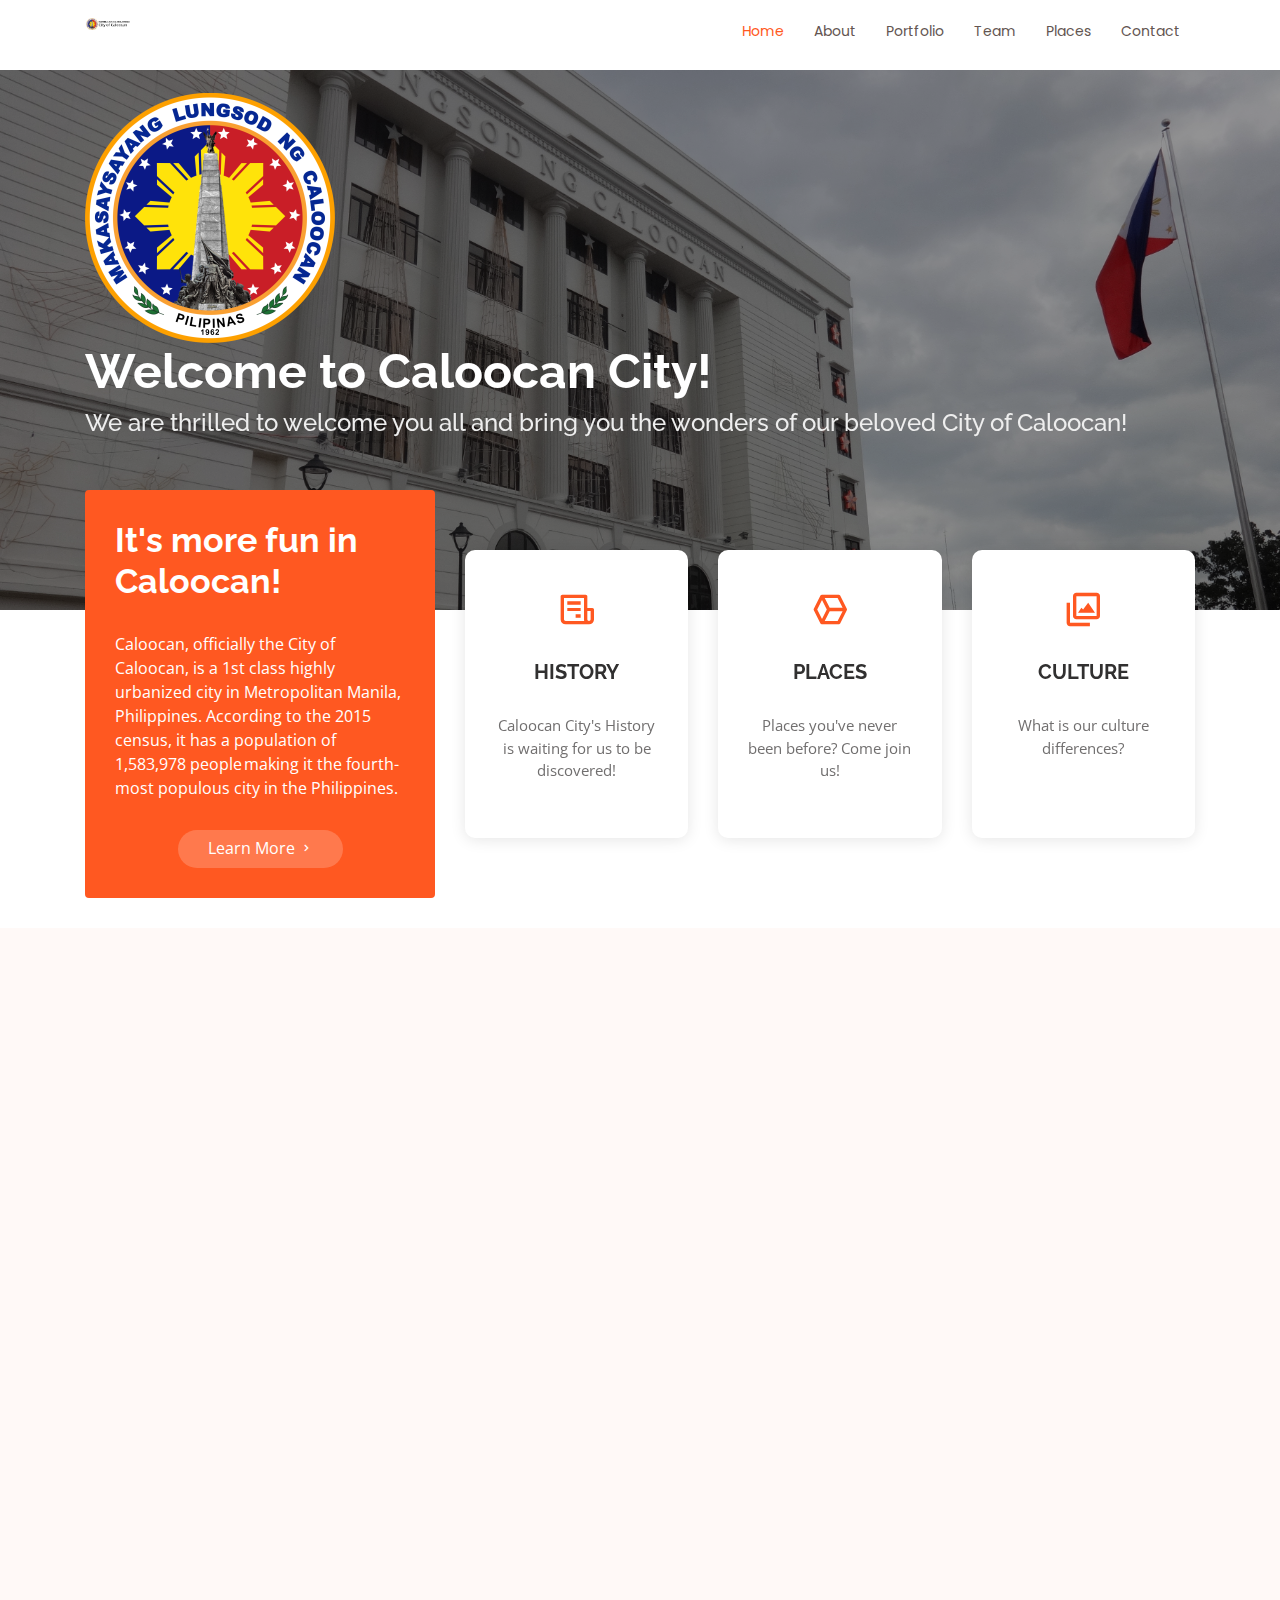
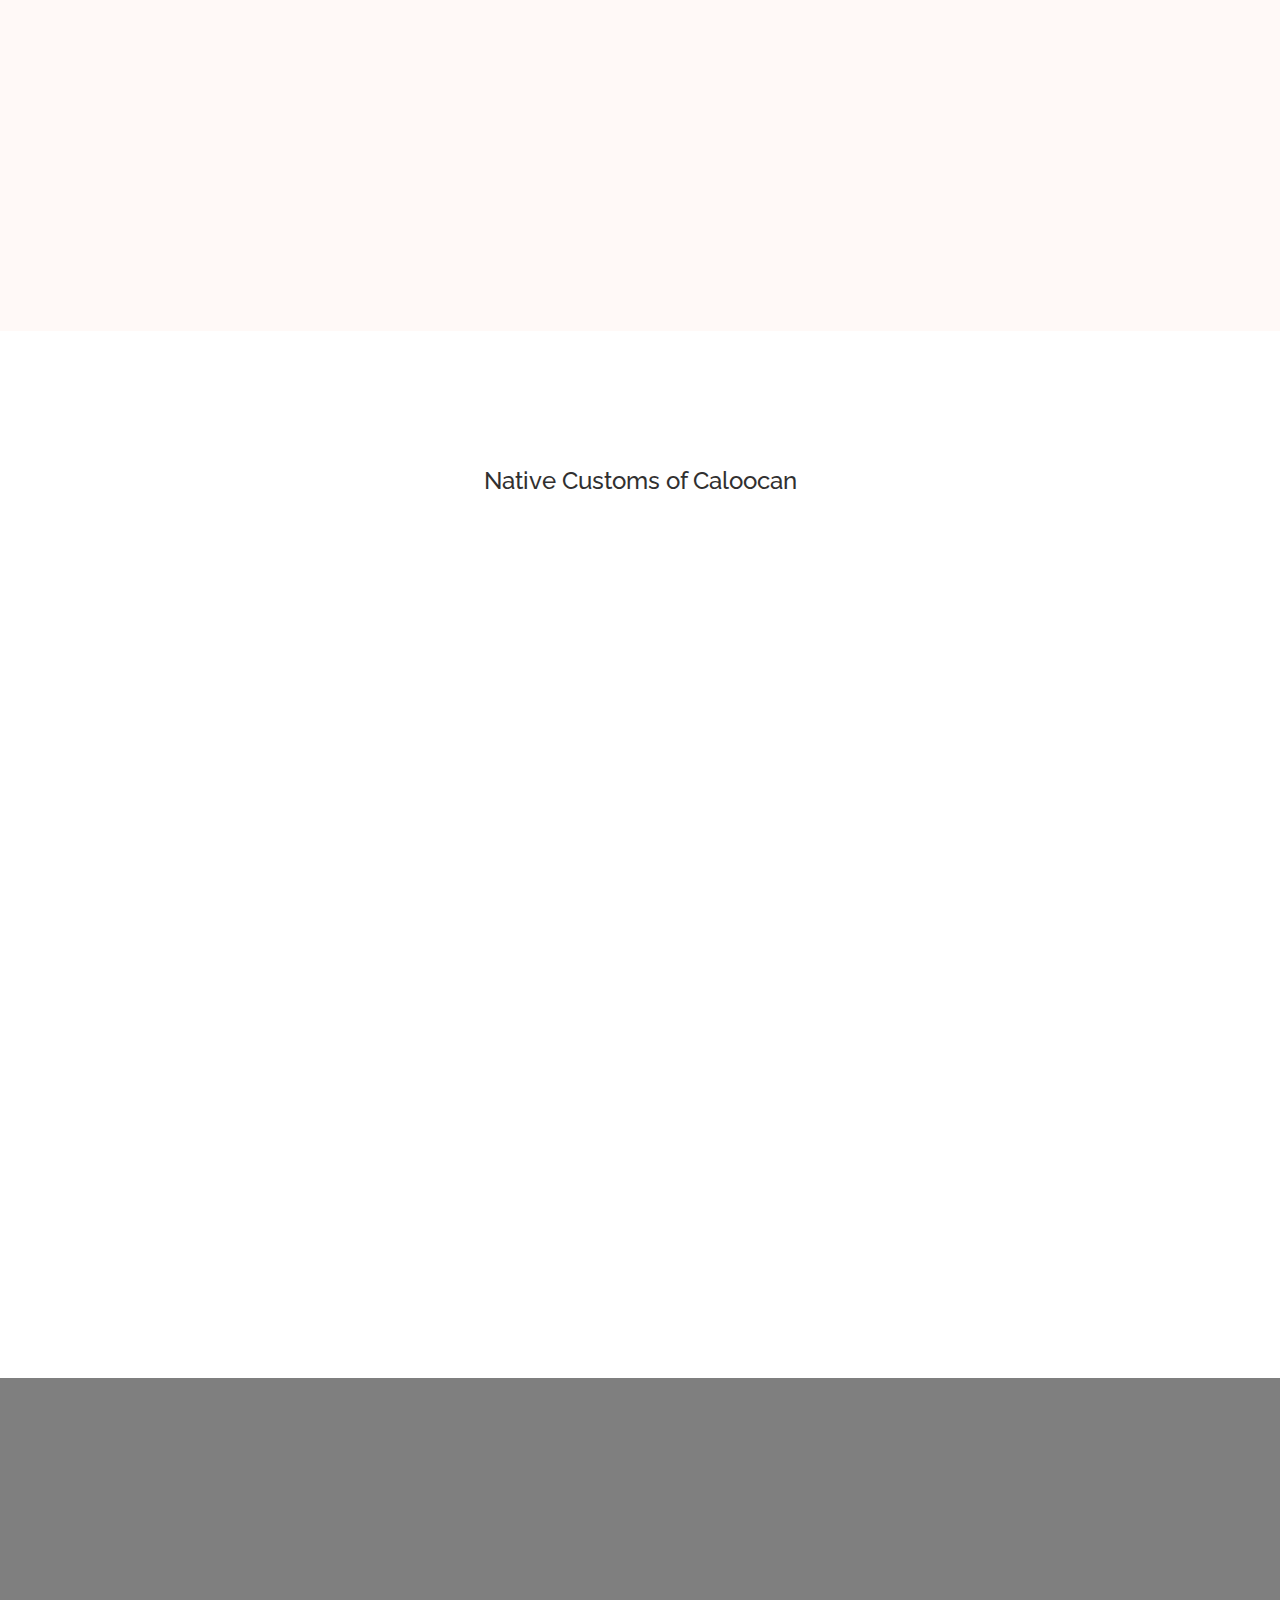
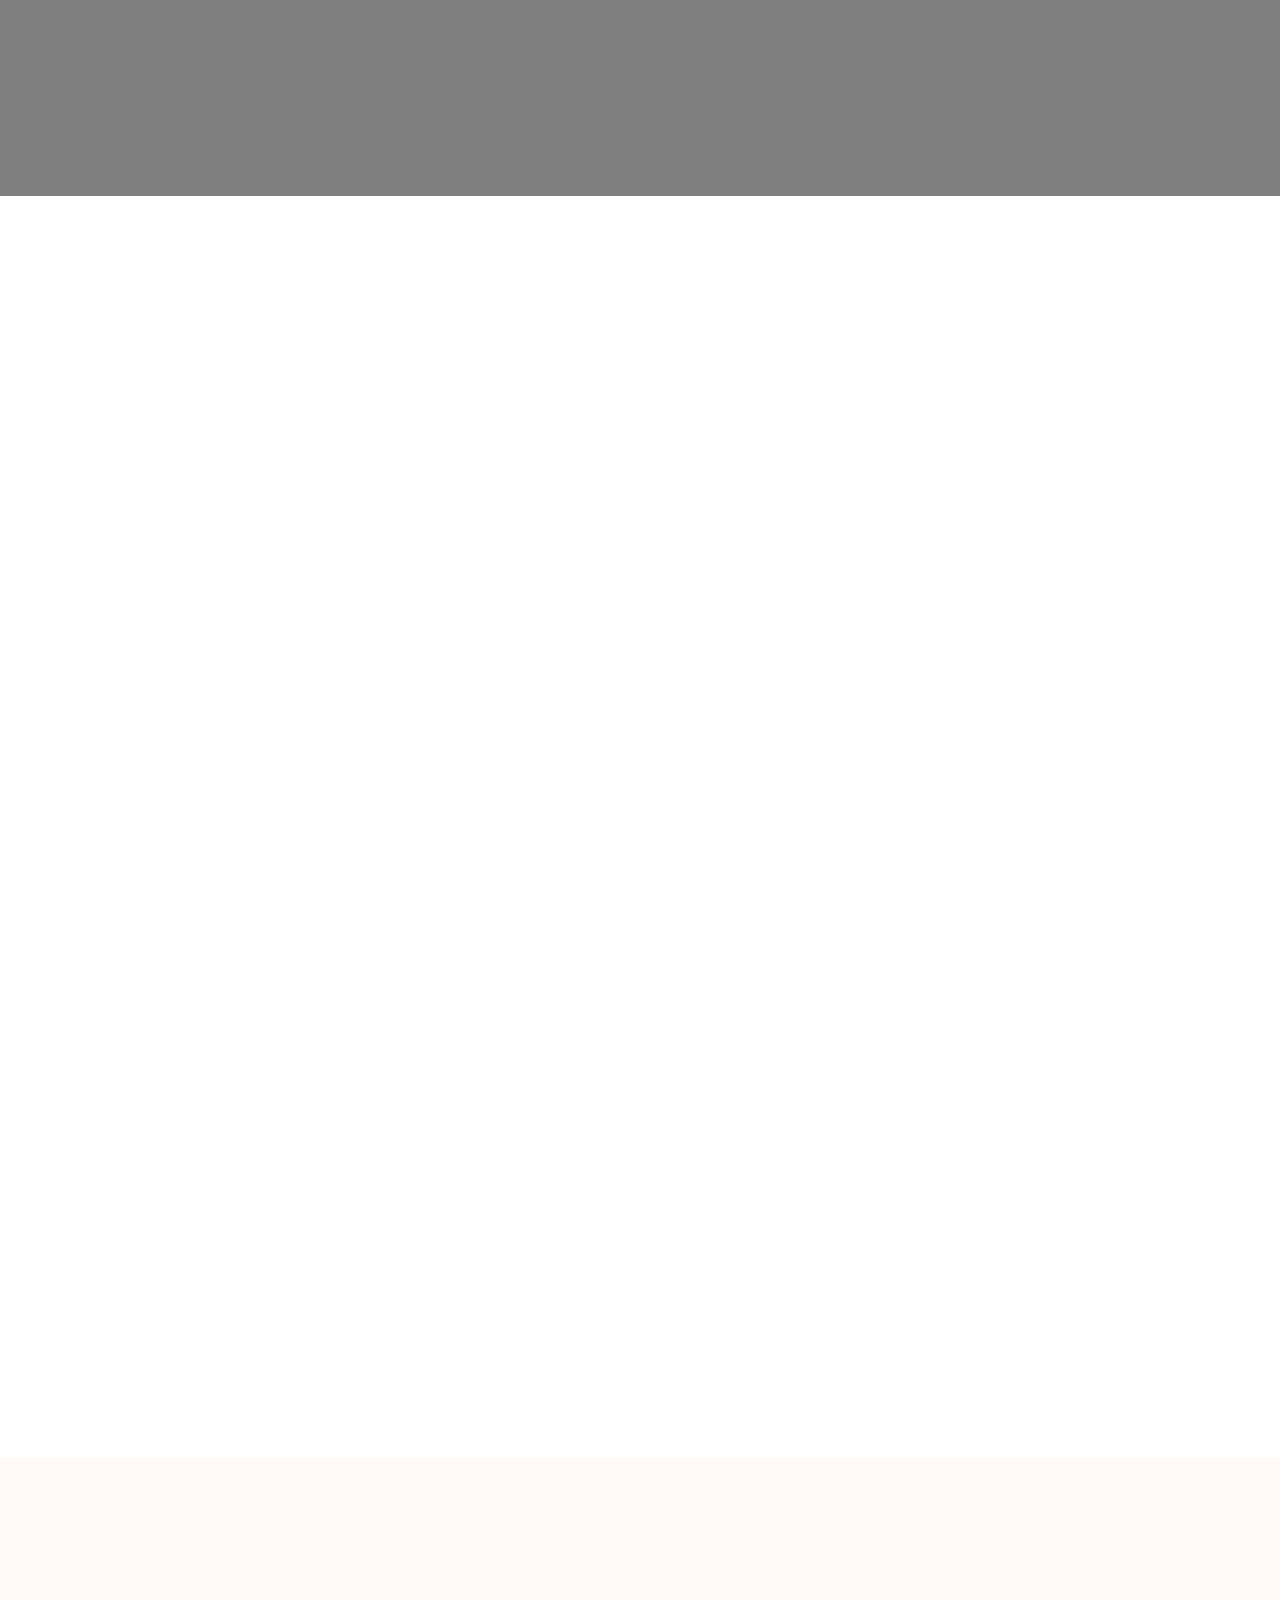
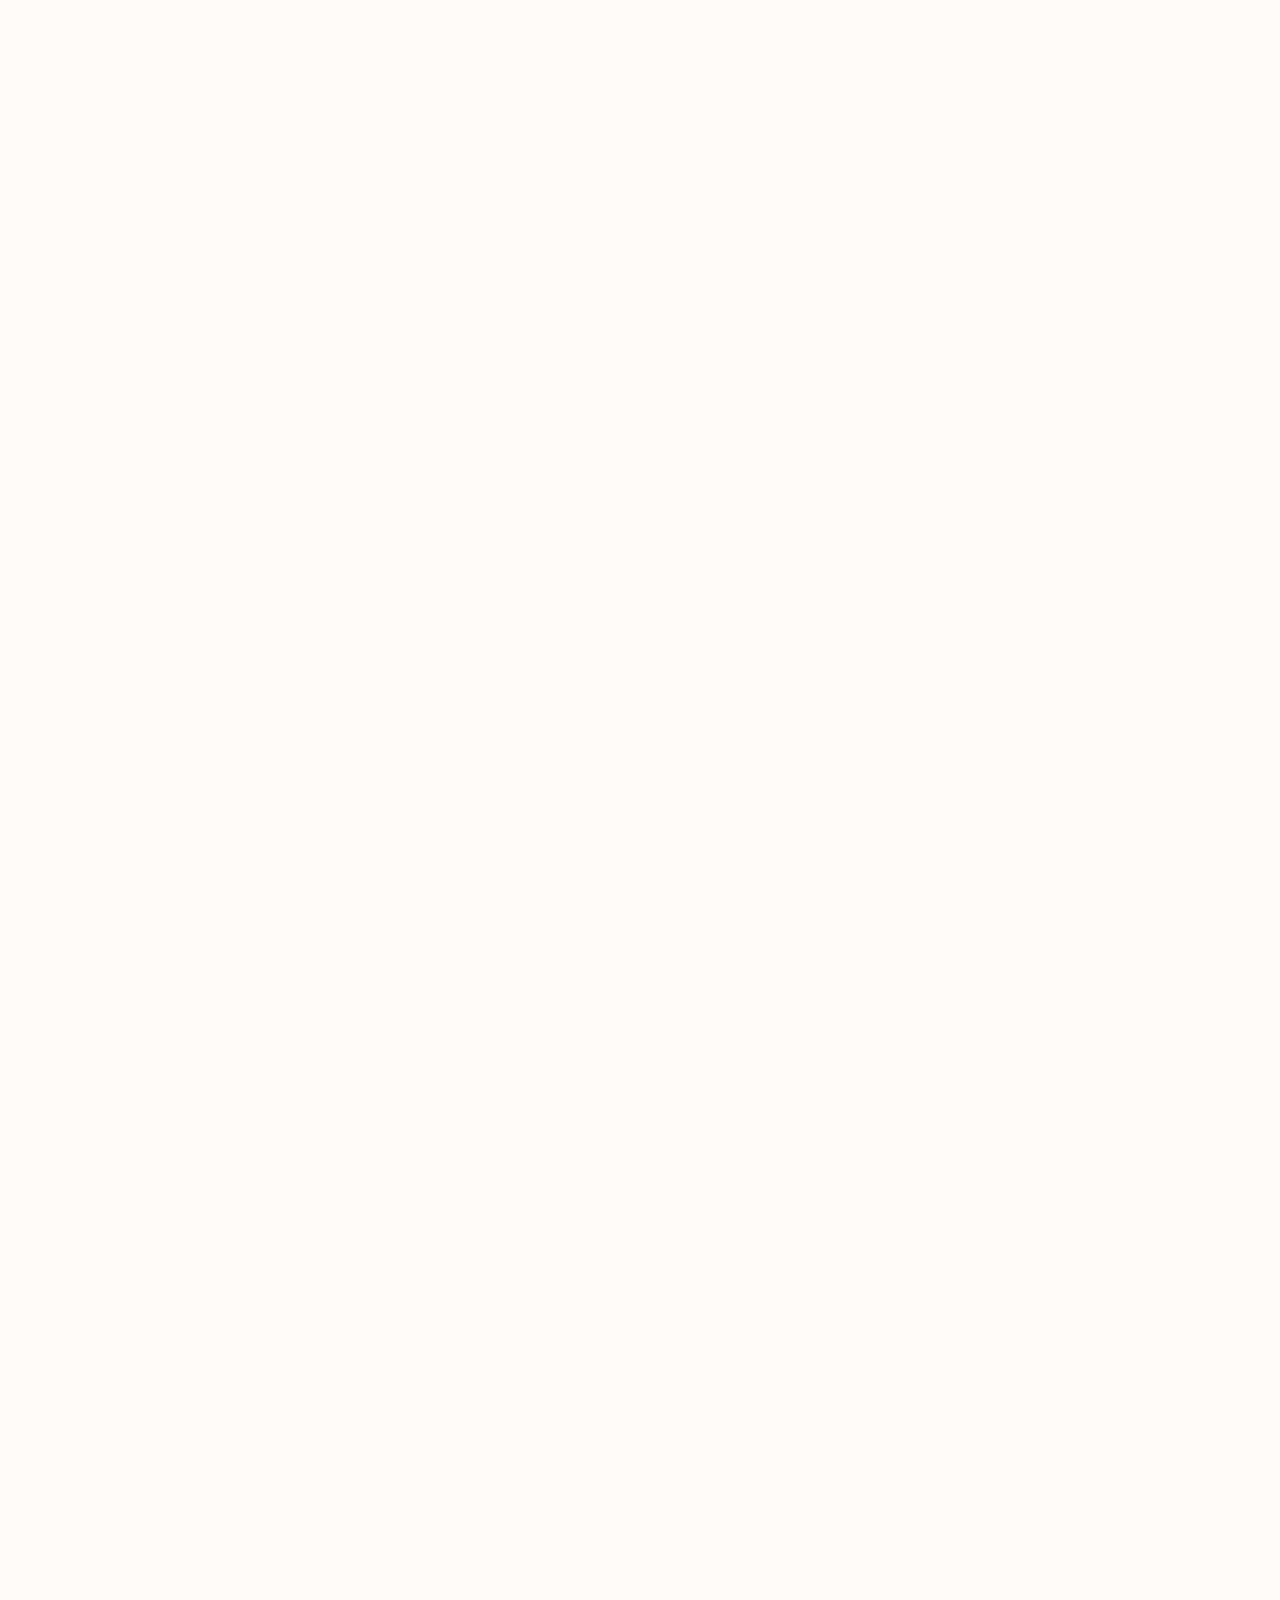
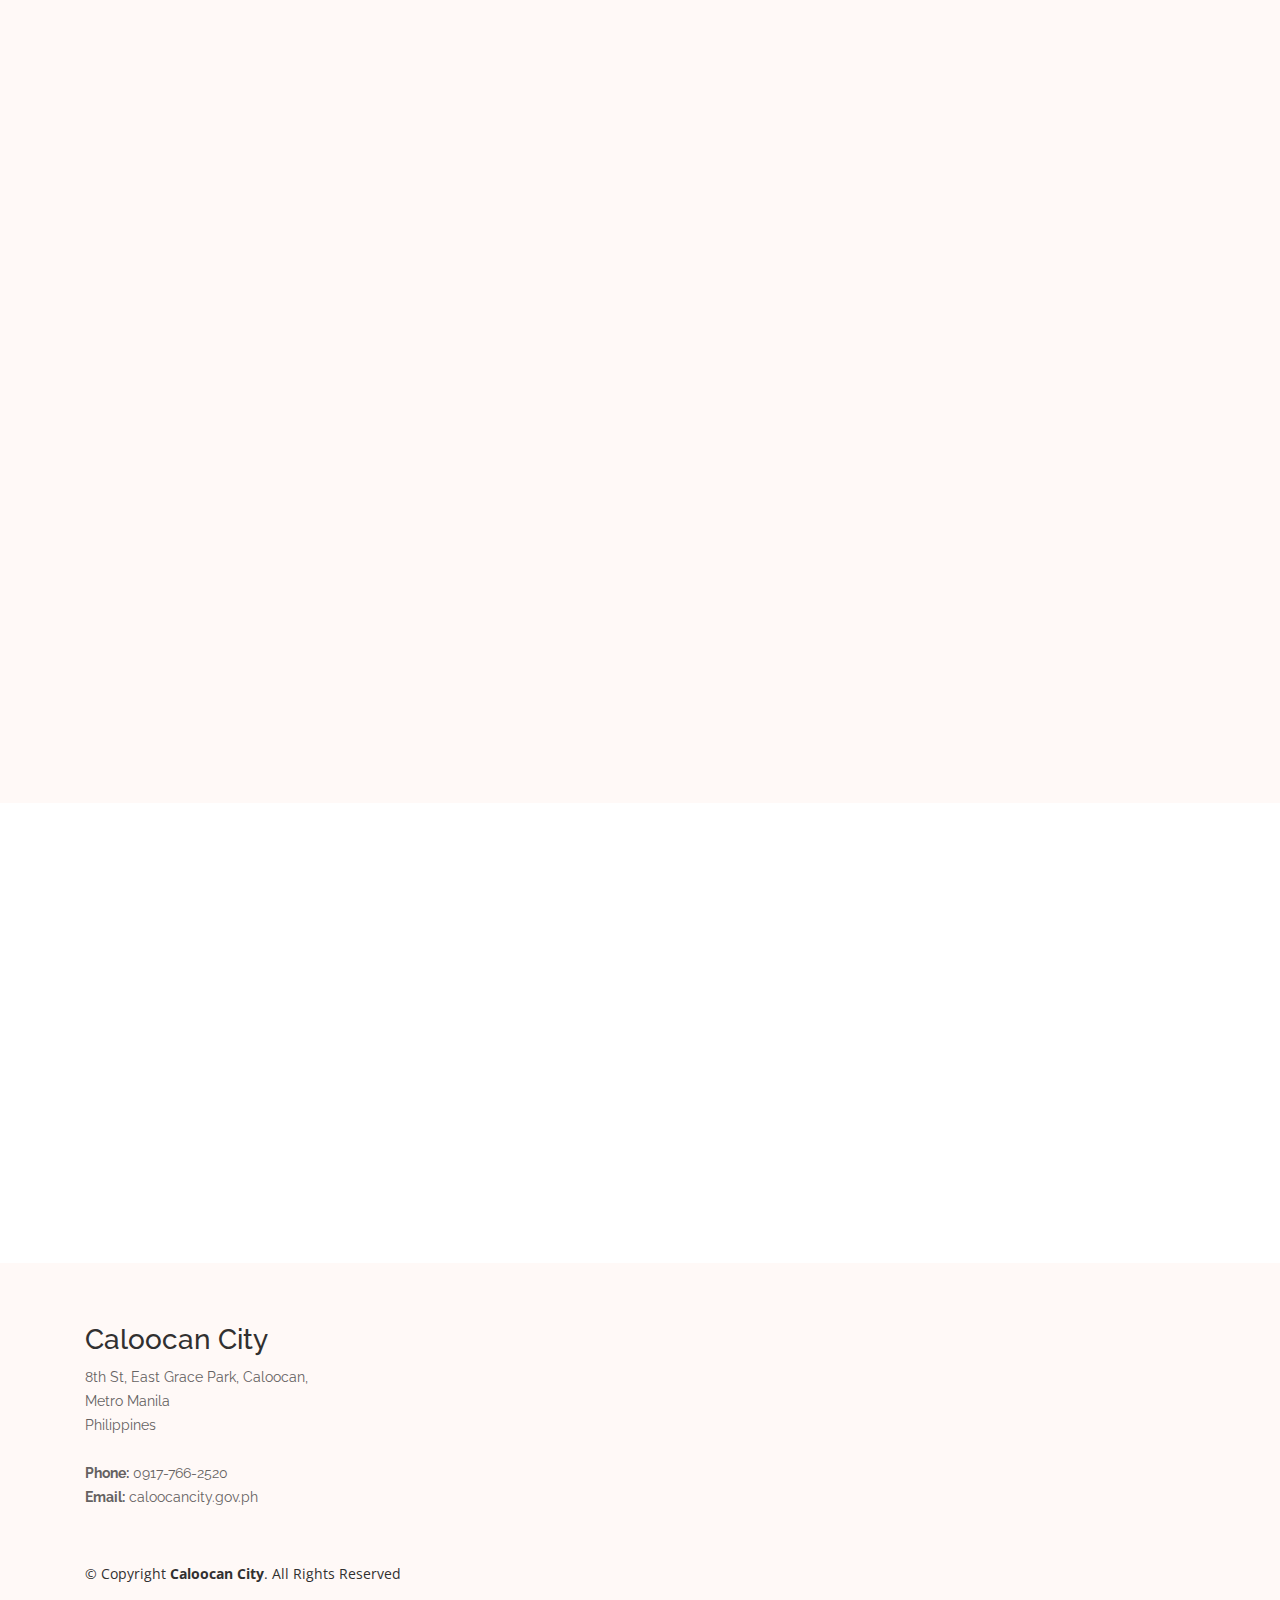
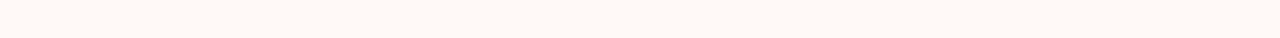
==== commit c02186d2: "Update index.html" ====
--- a/index.html
+++ b/index.html
@@ -620,7 +620,7 @@
               </div>
               <div class="member-info">
                 <h4>Mirador, Dharyl</h4>
-                <span></span>
+                <span>Research Argument</span>
                 <span></span>
               </div>
             </div>
@@ -657,6 +657,7 @@
               <div class="member-info">
                 <h4>Rodriguez, Gabriel</h4>
                 <span>Ceremonies of the Place</span>
+                <span>Research Argument</span>
                 <span>Content Creation</span>
               </div>
             </div>
@@ -693,7 +694,7 @@
 
         <div class="section-title">
           <h2 data-aos="fade-up">F.A.Q & Trivia</h2>
-          <p data-aos="fade-up">Got some questions stuck in your head? Well, we are to help you figure it out!</p>
+          <p data-aos="fade-up">Got some questions stuck in your head? Well, we are here to help you figure it out!</p>
         </div>
 
         <div class="faq-list">
@@ -845,4 +846,4 @@
 
 </body>
 
-</html>+</html>
